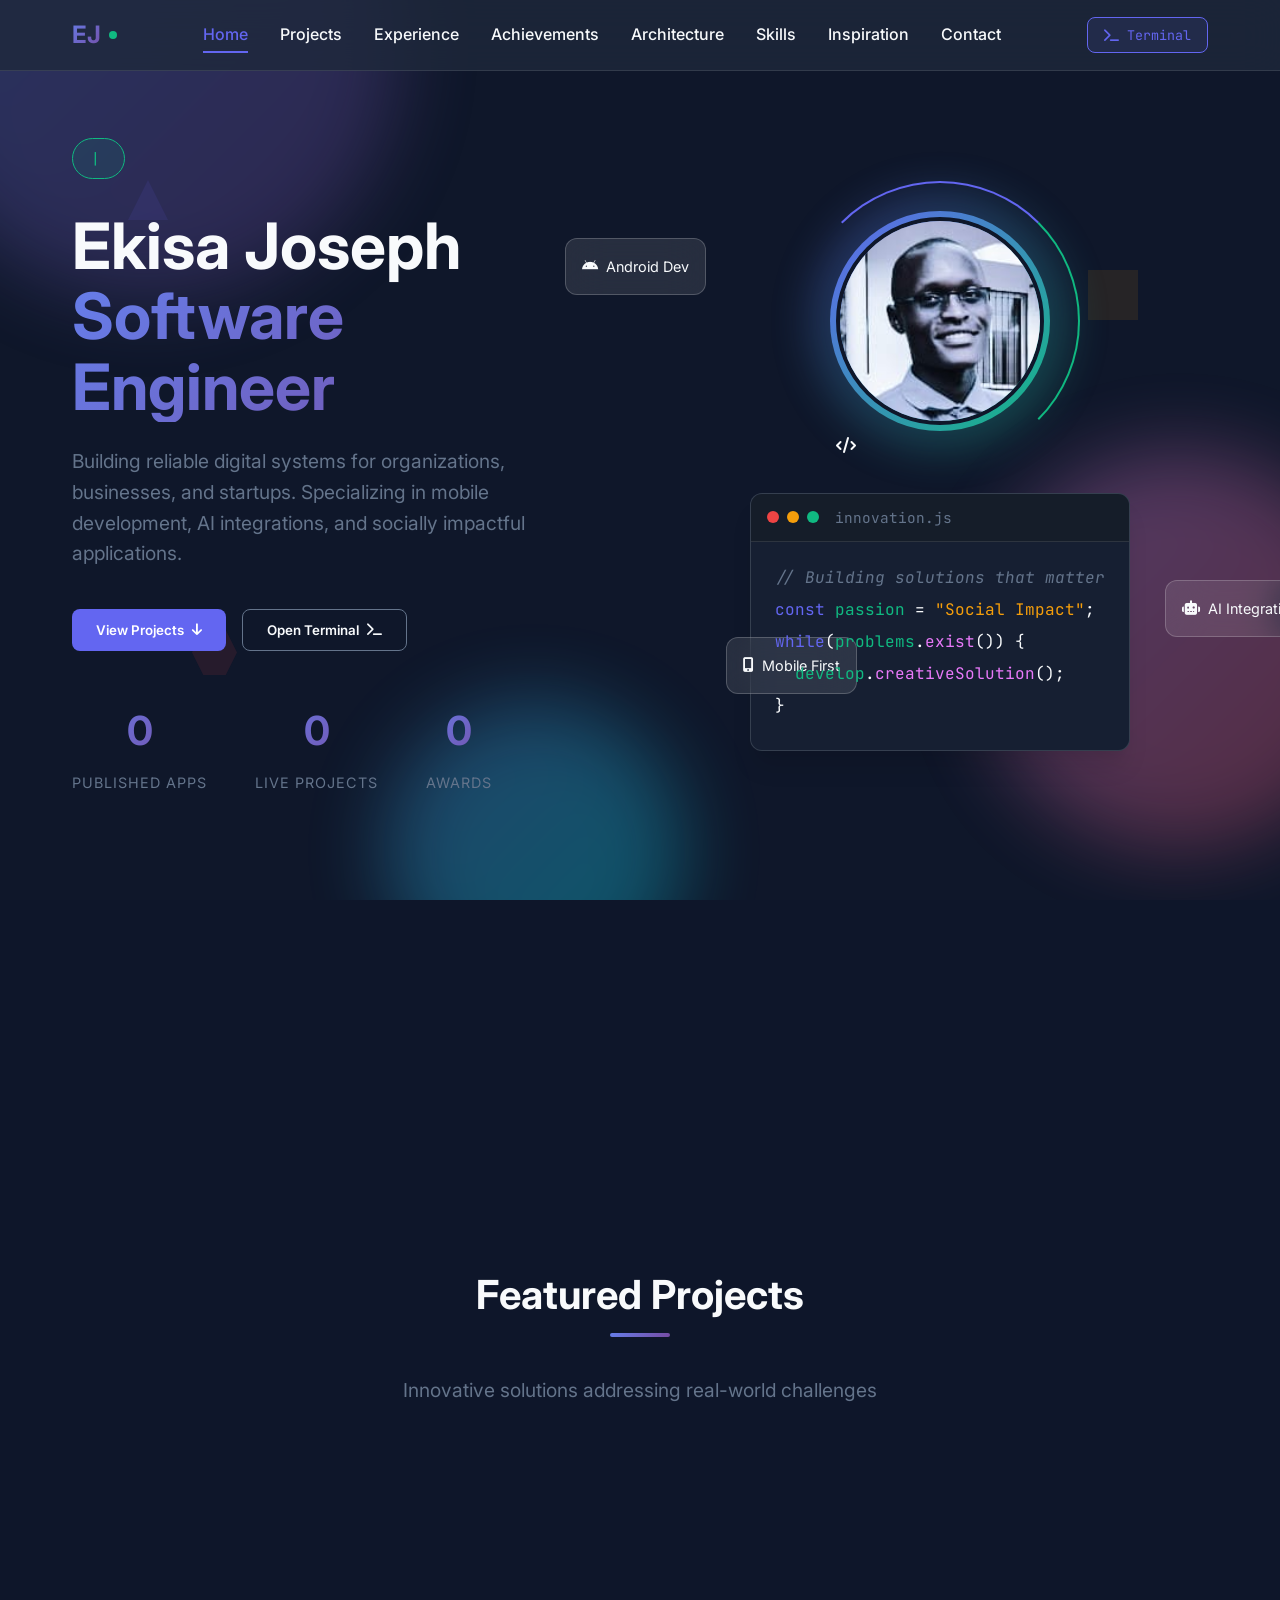
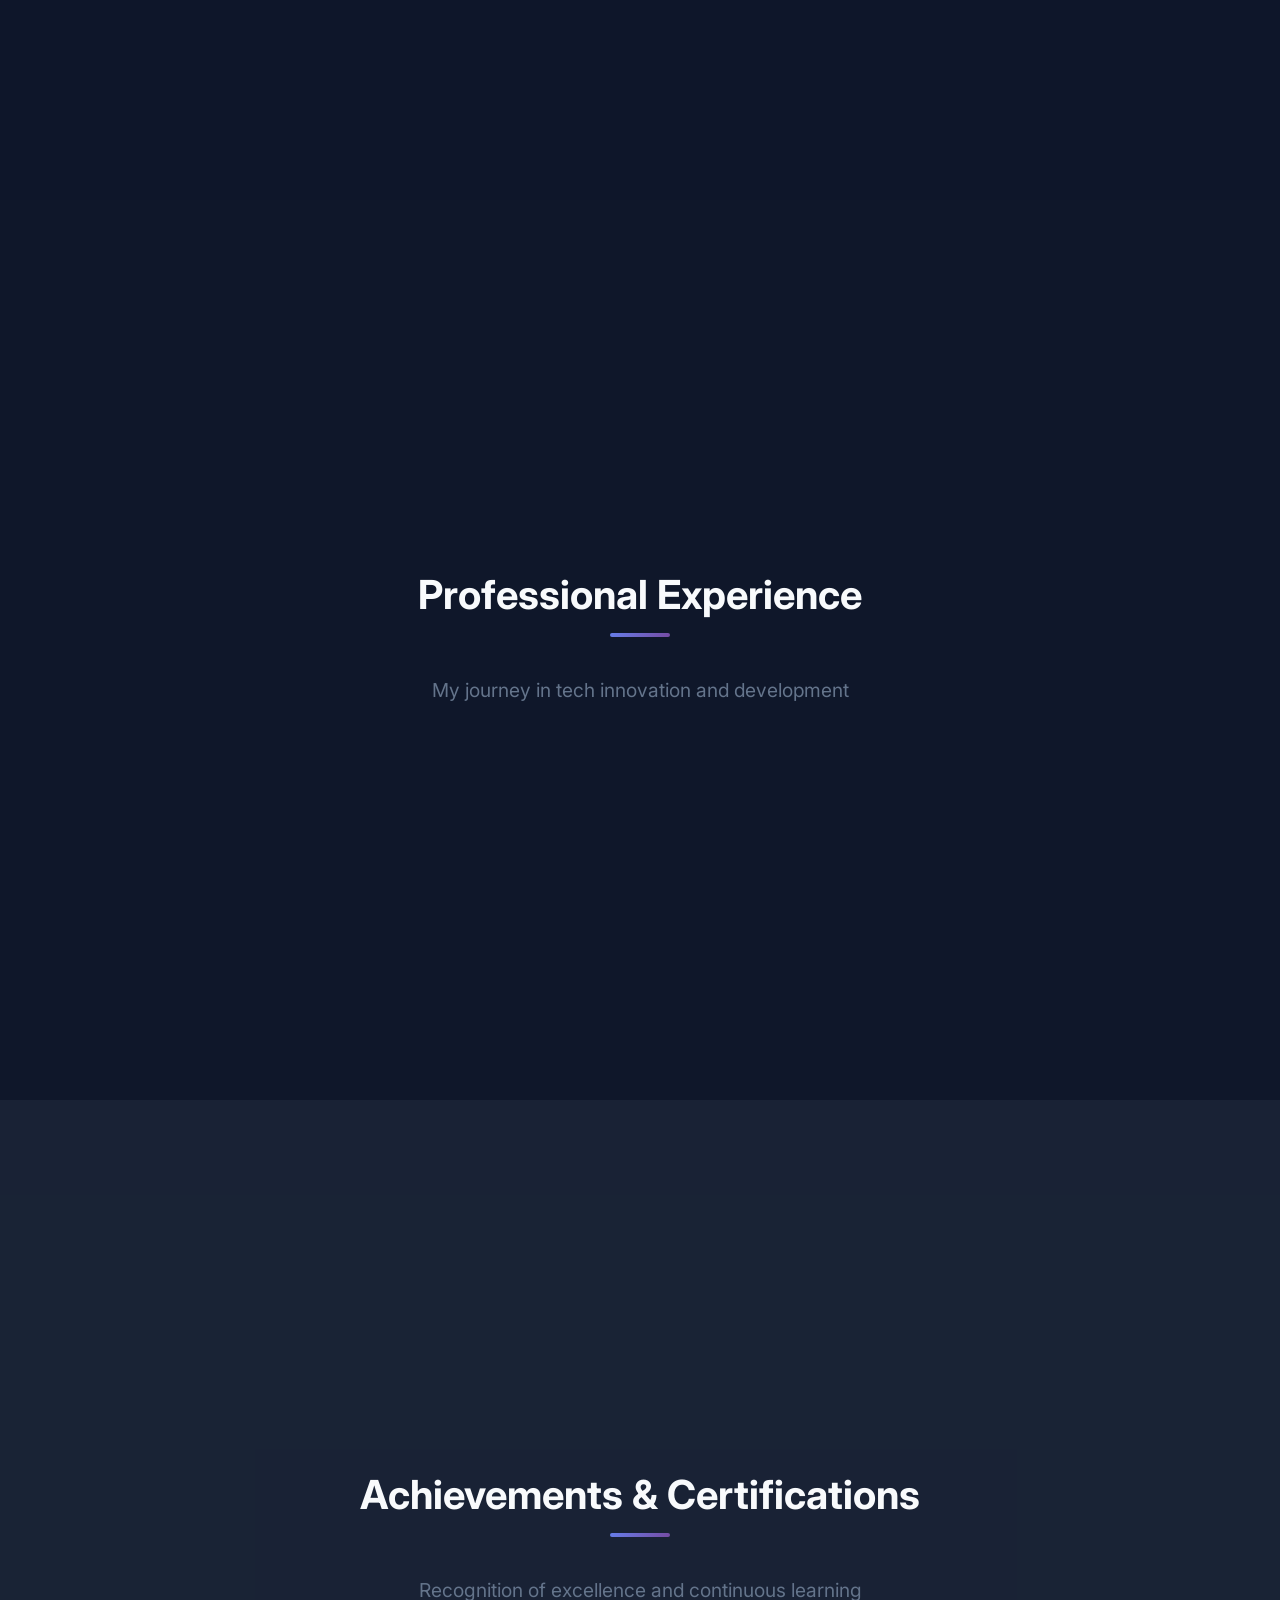
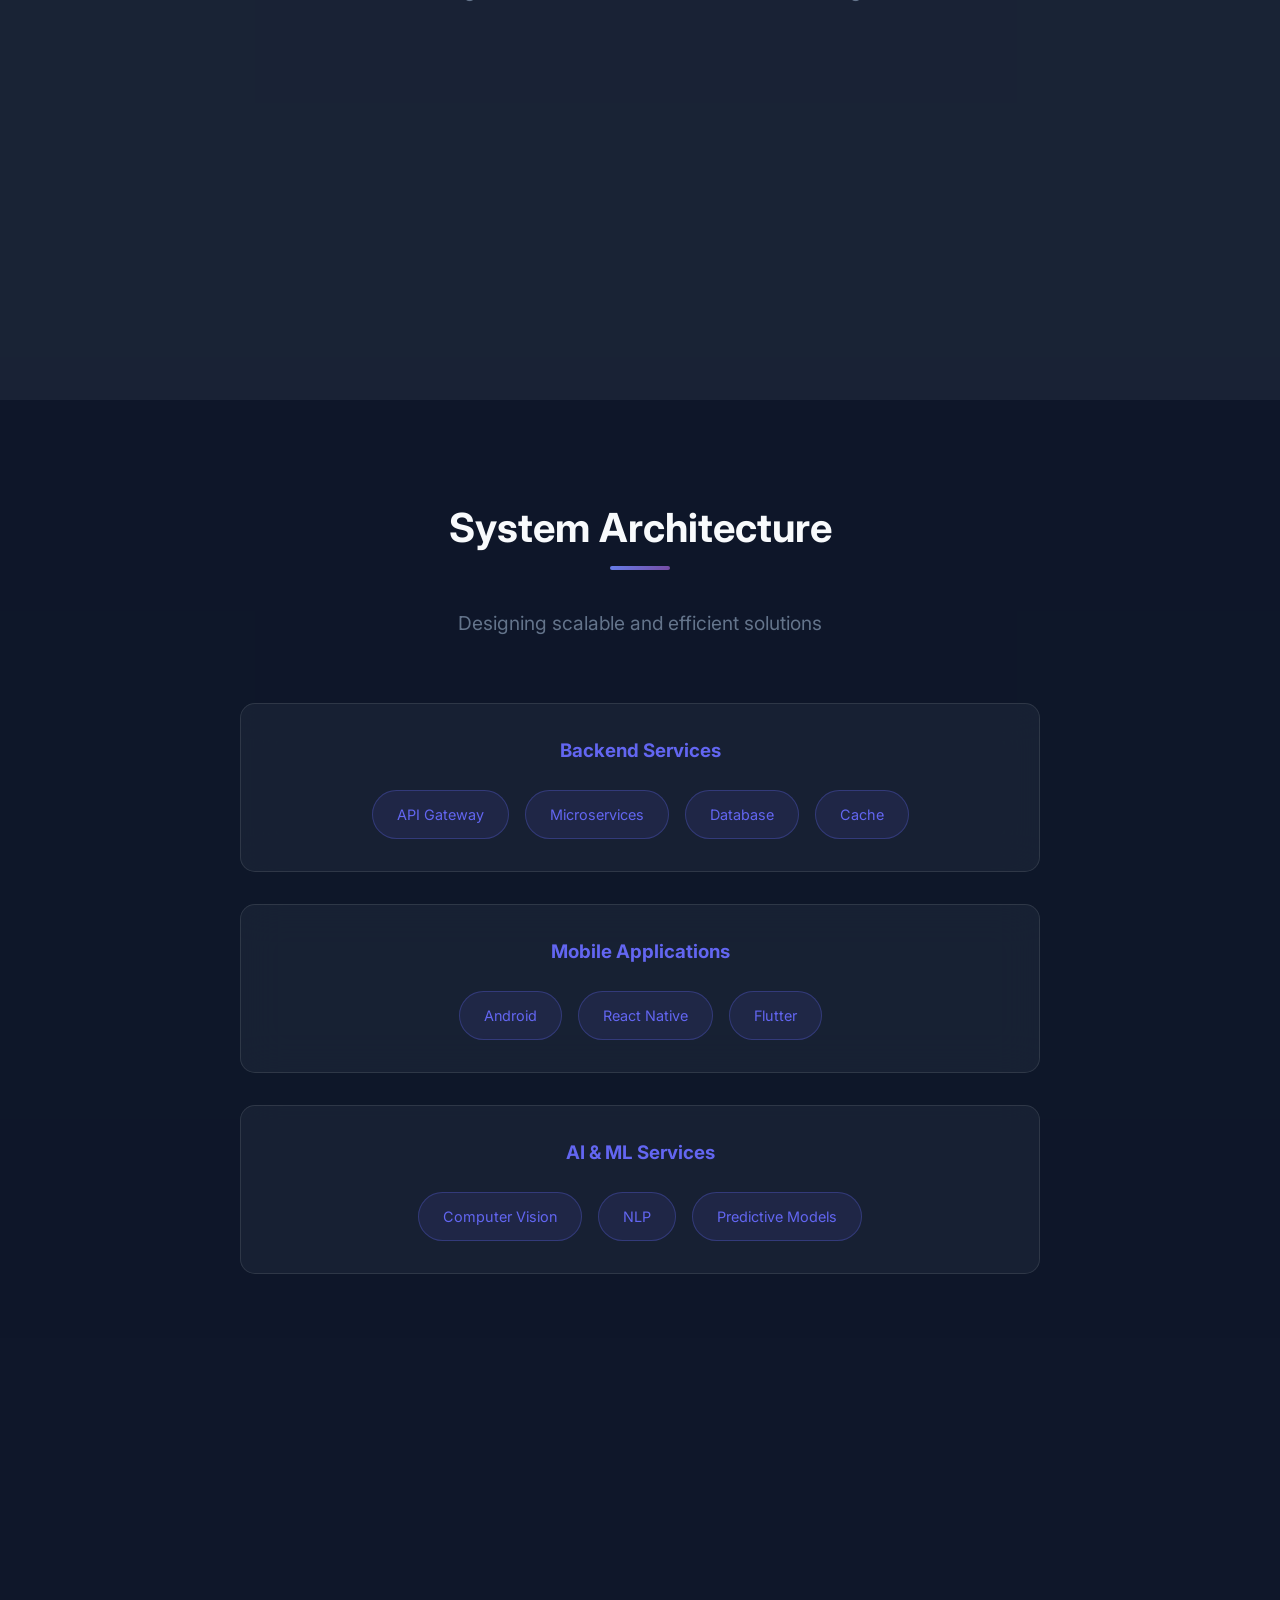
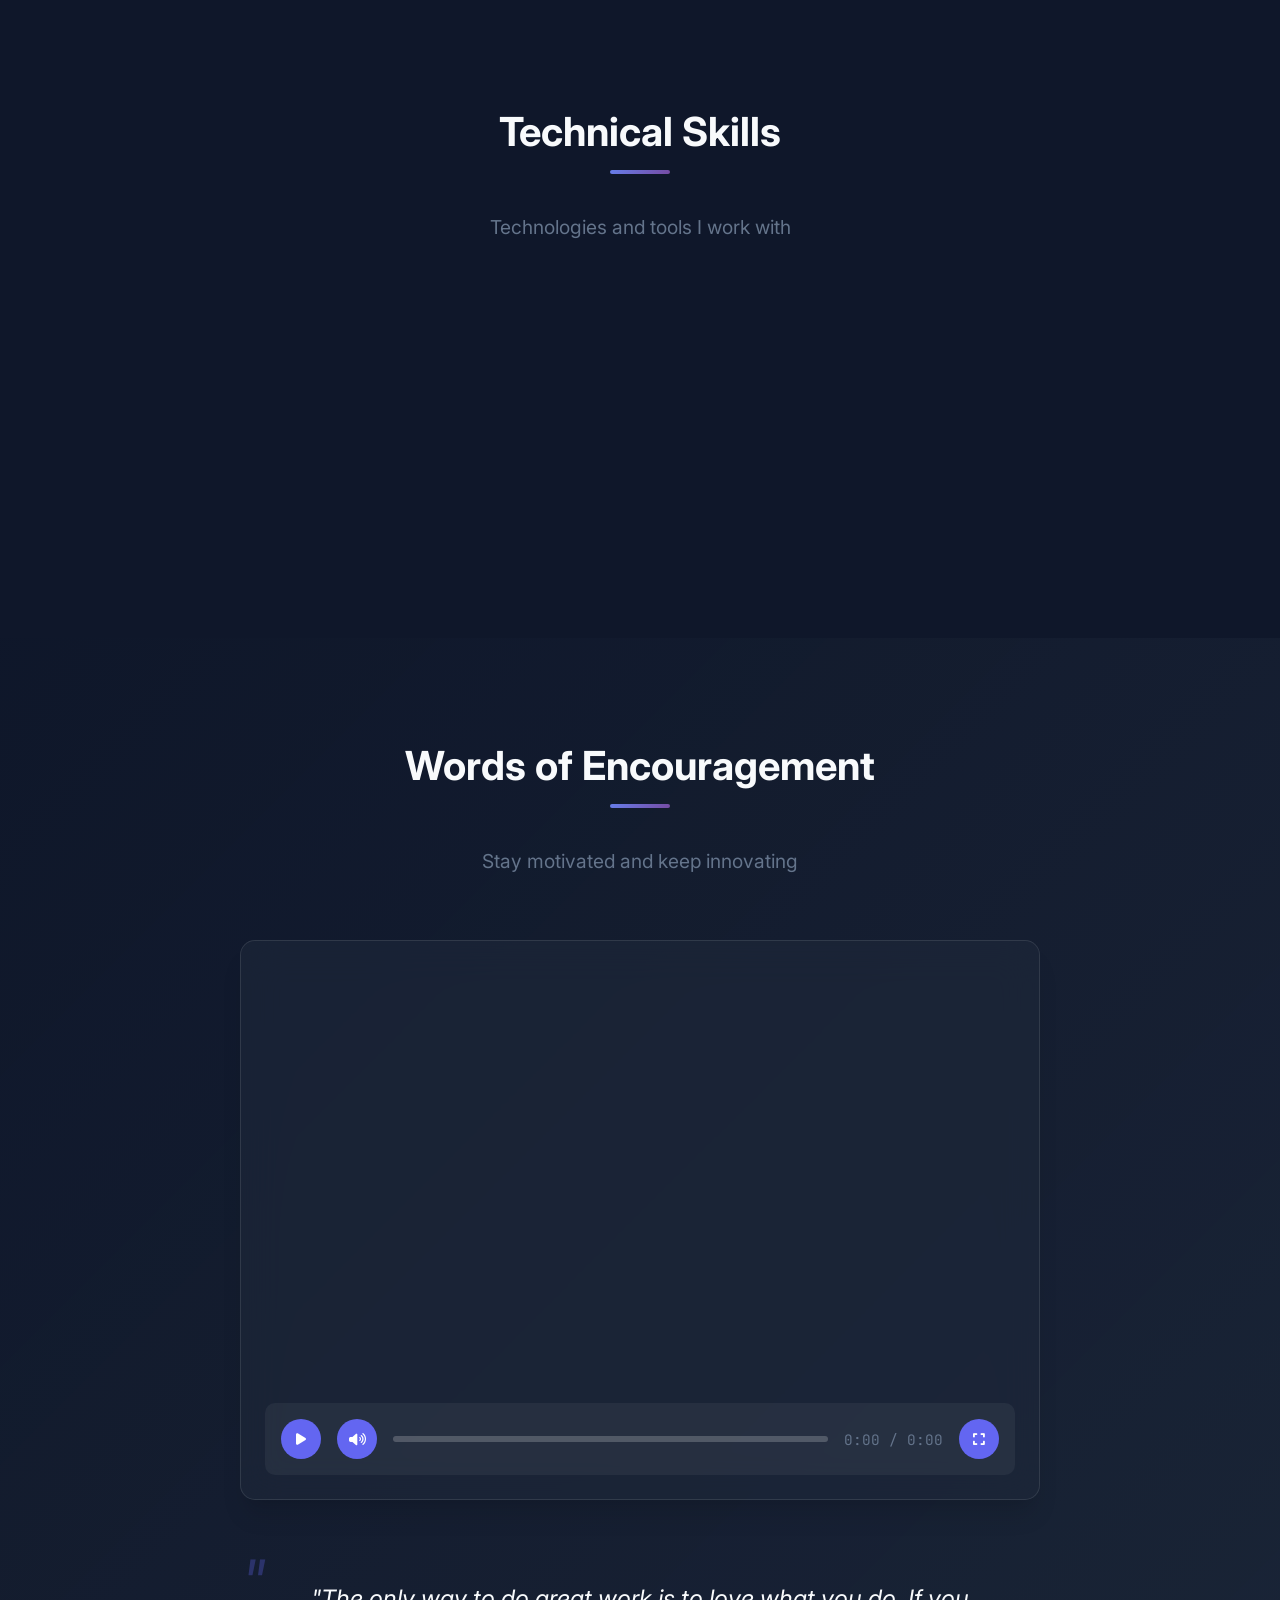
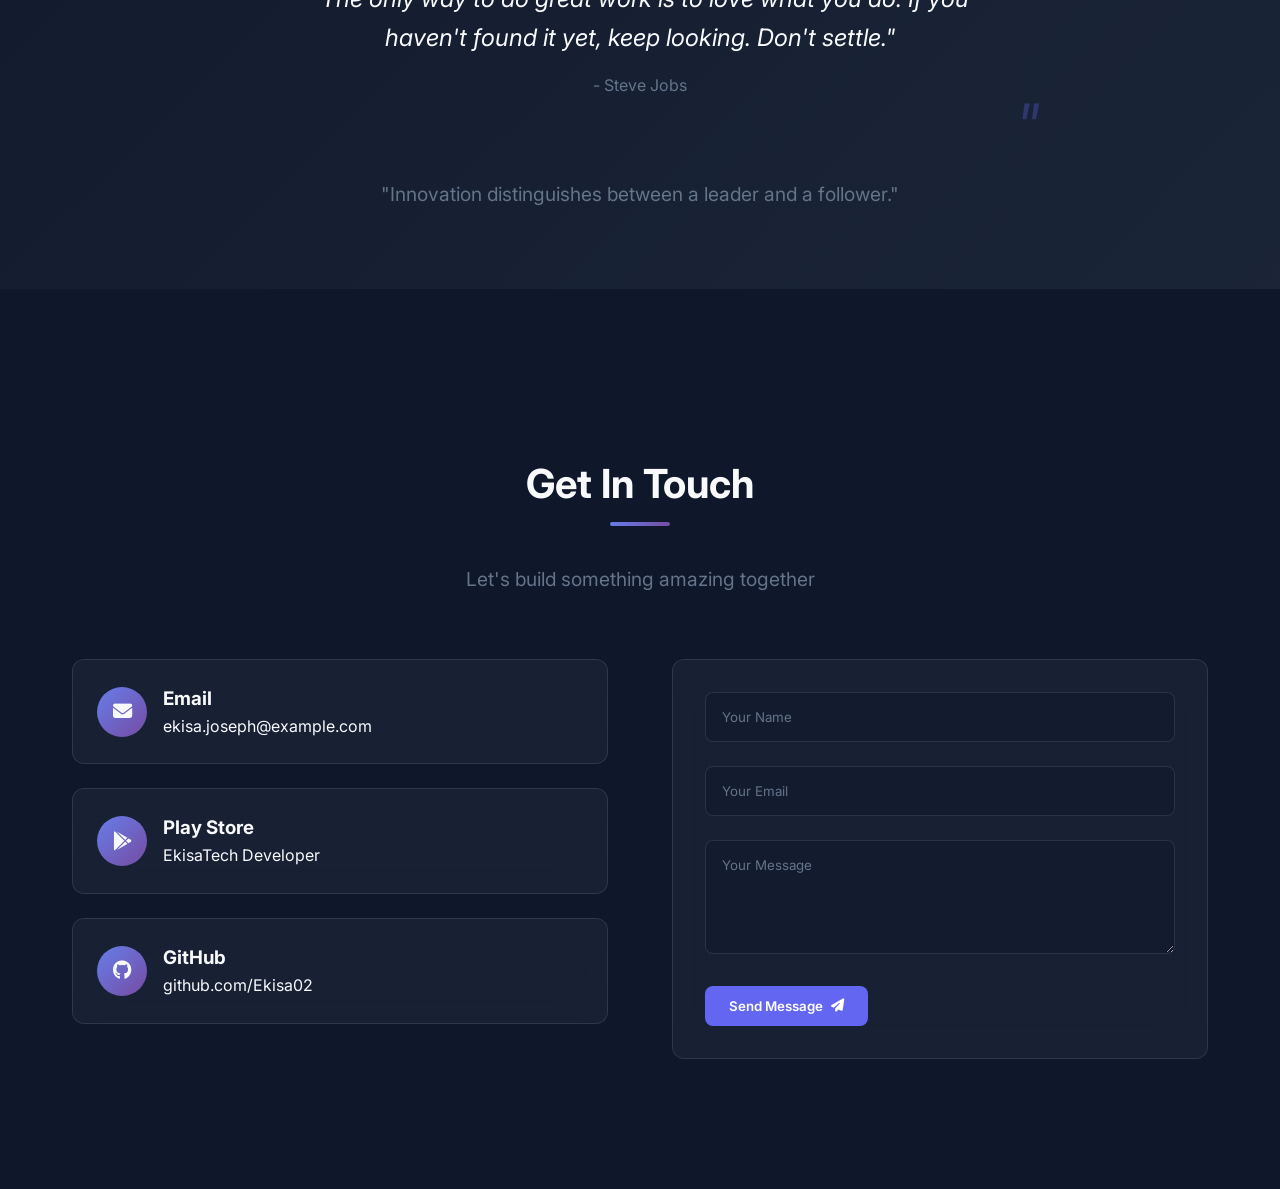
==== public/index.html @ a31cdb85 "Improved achievement section" ====
<!DOCTYPE html>
<html lang="en">

<head>
    <meta charset="UTF-8">
    <meta name="viewport" content="width=device-width, initial-scale=1.0">
    <title>Ekisa Joseph - Software Engineer</title>
    <link rel="shortcut icon" href="/src/images/profile_img.jpg" type="image/x-icon">
    <link rel="stylesheet" href="/public/styles/index.css">
    <link
        href="https://fonts.googleapis.com/css2?family=Inter:wght@300;400;500;600;700&family=JetBrains+Mono:wght@300;400;500&display=swap"
        rel="stylesheet">
    <link rel="stylesheet" href="https://cdnjs.cloudflare.com/ajax/libs/font-awesome/6.4.0/css/all.min.css">
</head>

<body>
    <!-- Animated Background -->
    <div class="animated-bg">
        <div class="gradient-blob blob-1"></div>
        <div class="gradient-blob blob-2"></div>
        <div class="gradient-blob blob-3"></div>
        <div class="particles" id="particles-js"></div>
        <div class="floating-shapes">
            <div class="shape triangle"></div>
            <div class="shape circle"></div>
            <div class="shape square"></div>
            <div class="shape hexagon"></div>
        </div>
    </div>

    <!-- Navigation -->
    <nav class="navbar">
        <div class="nav-container">
            <div class="nav-logo">
                <span class="logo-text">EJ</span>
                <div class="logo-dot"></div>
            </div>

            <div class="nav-menu" id="navMenu">
                <a href="#home" class="nav-link active">Home</a>
                <a href="#projects" class="nav-link">Projects</a>
                <a href="#experience" class="nav-link">Experience</a>
                <a href="#achievements" class="nav-link">Achievements</a>
                <a href="#architecture" class="nav-link">Architecture</a>
                <a href="#skills" class="nav-link">Skills</a>
                <a href="#encouragement" class="nav-link">Inspiration</a>
                <a href="#contact" class="nav-link">Contact</a>
            </div>

            <div class="nav-actions">
                <button class="terminal-toggle" id="terminalToggle">
                    <i class="fas fa-terminal"></i>
                    <span>Terminal</span>
                </button>
                <button class="mobile-menu-btn" id="mobileMenuBtn">
                    <span></span>
                    <span></span>
                    <span></span>
                </button>
            </div>
        </div>
    </nav>

    <!-- Mobile Menu -->
    <div class="mobile-menu" id="mobileMenu">
        <div class="mobile-menu-content">
            <a href="#home" class="mobile-nav-link active">Home</a>
            <a href="#projects" class="mobile-nav-link">Projects</a>
            <a href="#experience" class="mobile-nav-link">Experience</a>
            <a href="#achievements" class="mobile-nav-link">Achievements</a>
            <a href="#architecture" class="mobile-nav-link">Architecture</a>
            <a href="#skills" class="mobile-nav-link">Skills</a>
            <a href="#encouragement" class="mobile-nav-link">Inspiration</a>
            <a href="#contact" class="mobile-nav-link">Contact</a>
        </div>
    </div>

    <!-- Main Content -->
    <main class="main-content">
        <!-- Hero Section -->
        <section id="home" class="section hero-section">
            <div class="container">
                <div class="hero-content">
                    <div class="hero-badge" id="typing-badge">
                        <span class="badge-text"></span>
                        <div class="pulse-dot"></div>
                    </div>
                    <h1 class="hero-title">
                        <span class="title-line">Ekisa Joseph</span>
                        <span class="title-gradient">Software Engineer</span>
                    </h1>
                    <p class="hero-description">
                        Building reliable digital systems for organizations, businesses, and startups.
                        Specializing in mobile development, AI integrations, and socially impactful applications.
                    </p>
                    <div class="hero-actions">
                        <button class="btn btn-primary" onclick="scrollToSection('projects')">
                            <span>View Projects</span>
                            <i class="fas fa-arrow-down"></i>
                        </button>
                        <button class="btn btn-secondary" onclick="openTerminal()">
                            <span>Open Terminal</span>
                            <i class="fas fa-terminal"></i>
                        </button>
                    </div>
                    <div class="hero-stats">
                        <div class="stat">
                            <div class="stat-number" data-count="10">0</div>
                            <div class="stat-label">Published Apps</div>
                        </div>
                        <div class="stat">
                            <div class="stat-number" data-count="3">0</div>
                            <div class="stat-label">Live Projects</div>
                        </div>
                        <div class="stat">
                            <div class="stat-number" data-count="5">0</div>
                            <div class="stat-label">Awards</div>
                        </div>
                    </div>
                </div>
                <div class="hero-visual">
                    <!-- Profile Photo -->
                    <div class="profile-photo-container">
                        <div class="profile-photo">
                            <img src="/src/images/profile_img.jpg" alt="Ekisa Joseph"
                                onerror="this.style.display='none'">
                            <div class="photo-icon">
                                <i class="fas fa-code"></i>
                            </div>
                        </div>
                        <div class="photo-glow"></div>
                        <div class="photo-ring"></div>
                    </div>

                    <!-- Floating Cards -->
                    <div class="floating-card card-1">
                        <i class="fab fa-android"></i>
                        <span>Android Dev</span>
                    </div>
                    <div class="floating-card card-2">
                        <i class="fas fa-robot"></i>
                        <span>AI Integration</span>
                    </div>
                    <div class="floating-card card-3">
                        <i class="fas fa-mobile-alt"></i>
                        <span>Mobile First</span>
                    </div>

                    <!-- Code Window -->
                    <div class="code-window">
                        <div class="window-header">
                            <div class="window-controls">
                                <span class="control red"></span>
                                <span class="control yellow"></span>
                                <span class="control green"></span>
                            </div>
                            <span class="window-title">innovation.js</span>
                        </div>
                        <div class="code-content">
                            <div class="code-line"><span class="code-comment">// Building solutions that matter</span>
                            </div>
                            <div class="code-line"><span class="code-keyword">const</span> <span
                                    class="code-variable">passion</span> = <span class="code-string">"Social
                                    Impact"</span>;</div>
                            <div class="code-line"><span class="code-keyword">while</span>(<span
                                    class="code-variable">problems</span>.<span class="code-function">exist</span>()) {
                            </div>
                            <div class="code-line">&nbsp;&nbsp;<span class="code-variable">develop</span>.<span
                                    class="code-function">creativeSolution</span>();</div>
                            <div class="code-line">}</div>
                        </div>
                    </div>
                </div>
            </div>
        </section>
        <!-- Featured Projects Section -->
        <section id="projects" class="section projects-section">
            <div class="container">
                <div class="section-header">
                    <h2 class="section-title">Featured Projects</h2>
                    <p class="section-subtitle">Innovative solutions addressing real-world challenges</p>
                </div>
                <div class="projects-grid" id="projectsGrid">
                    <!-- Projects loaded from JSON -->
                </div>
            </div>
        </section>

        <!-- Experience Section -->
        <section id="experience" class="section experience-section">
            <div class="container">
                <div class="section-header">
                    <h2 class="section-title">Professional Experience</h2>
                    <p class="section-subtitle">My journey in tech innovation and development</p>
                </div>
                <div class="experience-timeline">
                    <!-- Experience items loaded from JSON -->
                </div>
            </div>
        </section>

        <!-- Achievements & Certifications Section -->
        <section id="achievements" class="section achievements-section">
            <div class="container">
                <div class="section-header">
                    <h2 class="section-title">Achievements & Certifications</h2>
                    <p class="section-subtitle">Recognition of excellence and continuous learning</p>
                </div>
                <div class="achievements-grid" id="achievementsGrid">
                    <!-- Achievements loaded from JSON -->
                </div>
            </div>
        </section>
 
        <!-- Architecture Section -->
        <section id="architecture" class="section architecture-section">
            <div class="container">
                <div class="section-header">
                    <h2 class="section-title">System Architecture</h2>
                    <p class="section-subtitle">Designing scalable and efficient solutions</p>
                </div>
                <div class="architecture-content">
                    <div class="architecture-diagram">
                        <div class="arch-layer backend-layer">
                            <h3>Backend Services</h3>
                            <div class="arch-services">
                                <div class="arch-service">API Gateway</div>
                                <div class="arch-service">Microservices</div>
                                <div class="arch-service">Database</div>
                                <div class="arch-service">Cache</div>
                            </div>
                        </div>
                        <div class="arch-layer mobile-layer">
                            <h3>Mobile Applications</h3>
                            <div class="arch-services">
                                <div class="arch-service">Android</div>
                                <div class="arch-service">React Native</div>
                                <div class="arch-service">Flutter</div>
                            </div>
                        </div>
                        <div class="arch-layer ai-layer">
                            <h3>AI & ML Services</h3>
                            <div class="arch-services">
                                <div class="arch-service">Computer Vision</div>
                                <div class="arch-service">NLP</div>
                                <div class="arch-service">Predictive Models</div>
                            </div>
                        </div>
                    </div>
                </div>
            </div>
        </section>

        <!-- Skills Section -->
        <section id="skills" class="section skills-section">
            <div class="container">
                <div class="section-header">
                    <h2 class="section-title">Technical Skills</h2>
                    <p class="section-subtitle">Technologies and tools I work with</p>
                </div>
                <div class="skills-container" id="skillsContainer">
                    <!-- Skills loaded from JSON -->
                </div>
            </div>
        </section>

        <!-- Encouragement Section -->
        <section id="encouragement" class="section encouragement-section">
            <div class="container">
                <div class="section-header">
                    <h2 class="section-title">Words of Encouragement</h2>
                    <p class="section-subtitle">Stay motivated and keep innovating</p>
                </div>
                <div class="encouragement-content">
                    <div class="media-player">
                        <div class="video-player">
                            <div class="video-container">
                                <iframe id="inspirationVideo"
                                    src="https://www.youtube.com/embed/Tuw8hxrFBH8?enablejsapi=1&modestbranding=1&rel=0&showinfo=0"
                                    frameborder="0"
                                    allow="accelerometer; autoplay; clipboard-write; encrypted-media; gyroscope; picture-in-picture"
                                    allowfullscreen loading="lazy">
                                </iframe>
                            </div>
                            <div class="video-controls">
                                <button class="video-btn play-pause">
                                    <i class="fas fa-play"></i>
                                </button>
                                <button class="video-btn mute-btn">
                                    <i class="fas fa-volume-up"></i>
                                </button>
                                <div class="progress-bar">
                                    <div class="progress"></div>
                                </div>
                                <div class="time">0:00 / 0:00</div>
                                <button class="video-btn fullscreen-btn">
                                    <i class="fas fa-expand"></i>
                                </button>
                            </div>
                        </div>
                    </div>
                    <div class="encouragement-text">
                        <blockquote>
                            "The only way to do great work is to love what you do. If you haven't found it yet, keep
                            looking. Don't settle."
                            <cite>- Steve Jobs</cite>
                        </blockquote>
                        <div class="inspiration-quotes">
                            <div class="quote active">
                                "Innovation distinguishes between a leader and a follower."
                            </div>
                            <div class="quote">
                                "The future belongs to those who believe in the beauty of their dreams."
                            </div>
                            <div class="quote">
                                "Your work is going to fill a large part of your life, so make it impactful."
                            </div>
                        </div>
                    </div>
                </div>
            </div>
        </section>

        <!-- Contact Section -->
        <section id="contact" class="section contact-section">
            <div class="container">
                <div class="section-header">
                    <h2 class="section-title">Get In Touch</h2>
                    <p class="section-subtitle">Let's build something amazing together</p>
                </div>
                <div class="contact-content">
                    <div class="contact-info">
                        <div class="contact-item">
                            <div class="contact-icon">
                                <i class="fas fa-envelope"></i>
                            </div>
                            <div>
                                <h3>Email</h3>
                                <p>ekisa.joseph@example.com</p>
                            </div>
                        </div>
                        <div class="contact-item">
                            <div class="contact-icon">
                                <i class="fab fa-google-play"></i>
                            </div>
                            <div>
                                <h3>Play Store</h3>
                                <p>EkisaTech Developer</p>
                            </div>
                        </div>
                        <div class="contact-item">
                            <div class="contact-icon">
                                <i class="fab fa-github"></i>
                            </div>
                            <div>
                                <h3>GitHub</h3>
                                <p>github.com/Ekisa02</p>
                            </div>
                        </div>
                    </div>
                    <div class="contact-form">
                        <form id="contactForm">
                            <div class="form-group">
                                <input type="text" id="name" placeholder="Your Name" required>
                            </div>
                            <div class="form-group">
                                <input type="email" id="email" placeholder="Your Email" required>
                            </div>
                            <div class="form-group">
                                <textarea id="message" placeholder="Your Message" rows="5" required></textarea>
                            </div>
                            <button type="submit" class="btn btn-primary">
                                <span>Send Message</span>
                                <i class="fas fa-paper-plane"></i>
                            </button>
                        </form>
                    </div>
                </div>
            </div>
        </section>
    </main>

    <!-- Terminal Modal -->
    <div class="terminal-modal" id="terminalModal">
        <div class="terminal-container">
            <div class="terminal-header">
                <div class="terminal-title">
                    <i class="fas fa-terminal"></i>
                    <span>portfolio-terminal</span>
                </div>
                <div class="terminal-controls">
                    <button class="control-btn" onclick="minimizeTerminal()">
                        <i class="fas fa-minus"></i>
                    </button>
                    <button class="control-btn" onclick="closeTerminal()">
                        <i class="fas fa-times"></i>
                    </button>
                </div>
            </div>
            <div class="terminal-body" id="terminalBody">
                <!-- Terminal content loaded dynamically -->
            </div>
        </div>
    </div>

    <!-- Scripts -->
    <script src="src/data/terminal-data.js"></script>
    <script src="src/components/terminal.js"></script>
    <script src="src/components/animations.js"></script>
    <script src="src/pages/main.js"></script>
</body>

</html>
---- public/styles/index.css ----
:root {
    --primary: #6366f1;
    --primary-dark: #4f46e5;
    --secondary: #10b981;
    --accent: #f59e0b;
    --danger: #ef4444;
    --dark: #1e293b;
    --darker: #0f172a;
    --light: #f8fafc;
    --gray: #64748b;
    
    --gradient-1: linear-gradient(135deg, #667eea 0%, #764ba2 100%);
    --gradient-2: linear-gradient(135deg, #f093fb 0%, #f5576c 100%);
    --gradient-3: linear-gradient(135deg, #4facfe 0%, #00f2fe 100%);
    
    --font-main: 'Inter', sans-serif;
    --font-mono: 'JetBrains Mono', monospace;
    
    --shadow-sm: 0 2px 4px rgba(0,0,0,0.1);
    --shadow-md: 0 4px 6px -1px rgba(0,0,0,0.1), 0 2px 4px -1px rgba(0,0,0,0.06);
    --shadow-lg: 0 10px 15px -3px rgba(0,0,0,0.1), 0 4px 6px -2px rgba(0,0,0,0.05);
    --shadow-xl: 0 20px 25px -5px rgba(0,0,0,0.1), 0 10px 10px -5px rgba(0,0,0,0.04);
    
    --terminal-green: #10b981;
    --terminal-yellow: #f59e0b;
    --terminal-red: #ef4444;
    --terminal-blue: #3b82f6;
    --terminal-purple: #8b5cf6;
}

* {
    margin: 0;
    padding: 0;
    box-sizing: border-box;
}

html {
    scroll-behavior: smooth;
}

body {
    font-family: var(--font-main);
    background: var(--darker);
    color: var(--light);
    line-height: 1.6;
    overflow-x: hidden;
}

/* ===== ANIMATIONS ===== */
@keyframes float {
    0%, 100% { transform: translateY(0) rotate(0deg); }
    33% { transform: translateY(-20px) rotate(120deg); }
    66% { transform: translateY(20px) rotate(240deg); }
}

@keyframes float-enhanced {
    0%, 100% { 
        transform: translateY(0px) rotate(0deg); 
    }
    33% { 
        transform: translateY(-20px) rotate(5deg); 
    }
    66% { 
        transform: translateY(10px) rotate(-5deg); 
    }
}

@keyframes floatRandom {
    0% { transform: translate(0, 0) rotate(0deg); }
    25% { transform: translate(100px, 50px) rotate(90deg); }
    50% { transform: translate(50px, 100px) rotate(180deg); }
    75% { transform: translate(-50px, 75px) rotate(270deg); }
    100% { transform: translate(0, 0) rotate(360deg); }
}

@keyframes pulse {
    0%, 100% { opacity: 1; }
    50% { opacity: 0.5; }
}

@keyframes slideInRight {
    from { transform: translateX(100%); opacity: 0; }
    to { transform: translateX(0); opacity: 1; }
}

@keyframes slideOutRight {
    from { transform: translateX(0); opacity: 1; }
    to { transform: translateX(100%); opacity: 0; }
}

@keyframes slideInUp {
    from { opacity: 0; transform: translateY(50px); }
    to { opacity: 1; transform: translateY(0); }
}

@keyframes pulseGlow {
    0%, 100% { box-shadow: 0 0 5px rgba(99, 102, 241, 0.5); }
    50% { box-shadow: 0 0 20px rgba(99, 102, 241, 0.8); }
}

@keyframes typewriter {
    from { width: 0; }
    to { width: 100%; }
}

@keyframes blinkCaret {
    from, to { border-color: transparent; }
    50% { border-color: var(--primary); }
}

@keyframes blink {
    0%, 50% { opacity: 1; }
    51%, 100% { opacity: 0; }
}

@keyframes gradient {
    0% { background-position: 0% 50%; }
    50% { background-position: 100% 50%; }
    100% { background-position: 0% 50%; }
}

@keyframes dots {
    0%, 20% { content: '.'; }
    40% { content: '..'; }
    60% { content: '...'; }
    80%, 100% { content: ''; }
}

@keyframes spin {
    to { transform: rotate(360deg); }
}

@keyframes modalSlideIn {
    from { opacity: 0; transform: scale(0.8); }
    to { opacity: 1; transform: scale(1); }
}

@keyframes photoFloat {
    0%, 100% { transform: translateY(0) scale(1); }
    50% { transform: translateY(-10px) scale(1.02); }
}

@keyframes glowPulse {
    0%, 100% { opacity: 0.3; transform: translate(-50%, -50%) scale(1); }
    50% { opacity: 0.5; transform: translate(-50%, -50%) scale(1.05); }
}

@keyframes rotateRing {
    0% { transform: translate(-50%, -50%) rotate(0deg); }
    100% { transform: translate(-50%, -50%) rotate(360deg); }
}

@keyframes mobilePulse {
    0%, 100% { transform: scale(1); }
    50% { transform: scale(1.05); }
}

/* ===== BASE STYLES ===== */
.animated-bg {
    position: fixed;
    top: 0;
    left: 0;
    width: 100%;
    height: 100%;
    z-index: -1;
    overflow: hidden;
}

.gradient-blob {
    position: absolute;
    border-radius: 50%;
    filter: blur(40px);
    opacity: 0.3;
    animation: float 20s infinite ease-in-out;
}

.blob-1 {
    width: 500px;
    height: 500px;
    background: var(--gradient-1);
    top: -200px;
    left: -100px;
    animation-delay: 0s;
}

.blob-2 {
    width: 400px;
    height: 400px;
    background: var(--gradient-2);
    top: 50%;
    right: -100px;
    animation-delay: -5s;
}

.blob-3 {
    width: 300px;
    height: 300px;
    background: var(--gradient-3);
    bottom: -100px;
    left: 30%;
    animation-delay: -10s;
}

.floating-shapes {
    position: absolute;
    width: 100%;
    height: 100%;
    top: 0;
    left: 0;
}

.shape {
    position: absolute;
    opacity: 0.1;
    animation: floatRandom 20s infinite linear;
}

.triangle {
    width: 40px;
    height: 40px;
    background: var(--primary);
    clip-path: polygon(50% 0%, 0% 100%, 100% 100%);
    top: 20%;
    left: 10%;
    animation-delay: 0s;
}

.circle {
    width: 60px;
    height: 60px;
    background: var(--secondary);
    border-radius: 50%;
    top: 60%;
    left: 80%;
    animation-delay: -5s;
}

.square {
    width: 50px;
    height: 50px;
    background: var(--accent);
    top: 30%;
    left: 85%;
    animation-delay: -10s;
}

.hexagon {
    width: 45px;
    height: 45px;
    background: var(--danger);
    clip-path: polygon(25% 0%, 75% 0%, 100% 50%, 75% 100%, 25% 100%, 0% 50%);
    top: 70%;
    left: 15%;
    animation-delay: -15s;
}

/* ===== NAVIGATION ===== */
.navbar {
    position: fixed;
    top: 0;
    width: 100%;
    background: rgba(30, 41, 59, 0.8);
    backdrop-filter: blur(20px);
    border-bottom: 1px solid rgba(255,255,255,0.1);
    z-index: 1000;
    padding: 1rem 0;
}

.nav-container {
    max-width: 1200px;
    margin: 0 auto;
    padding: 0 2rem;
    display: flex;
    justify-content: space-between;
    align-items: center;
}

.nav-logo {
    display: flex;
    align-items: center;
    gap: 0.5rem;
}

.logo-text {
    font-size: 1.5rem;
    font-weight: 700;
    background: var(--gradient-1);
    -webkit-background-clip: text;
    -webkit-text-fill-color: transparent;
}

.logo-dot {
    width: 8px;
    height: 8px;
    background: var(--secondary);
    border-radius: 50%;
    animation: pulse 2s infinite;
}

.nav-menu {
    display: flex;
    gap: 2rem;
}

.nav-link {
    color: var(--light);
    text-decoration: none;
    font-weight: 500;
    transition: all 0.3s ease;
    position: relative;
}

.nav-link:hover,
.nav-link.active {
    color: var(--primary);
}

.nav-link::after {
    content: '';
    position: absolute;
    bottom: -5px;
    left: 0;
    width: 0;
    height: 2px;
    background: var(--primary);
    transition: width 0.3s ease;
}

.nav-link:hover::after,
.nav-link.active::after {
    width: 100%;
}

.terminal-toggle {
    background: rgba(99, 102, 241, 0.1);
    border: 1px solid var(--primary);
    color: var(--primary);
    padding: 0.5rem 1rem;
    border-radius: 8px;
    cursor: pointer;
    display: flex;
    align-items: center;
    gap: 0.5rem;
    transition: all 0.3s ease;
    font-family: var(--font-mono);
}

.terminal-toggle:hover {
    background: var(--primary);
    color: white;
    transform: translateY(-2px);
}

.mobile-menu-btn {
    display: none;
    flex-direction: column;
    background: none;
    border: none;
    cursor: pointer;
    padding: 0.5rem;
    gap: 4px;
}

.mobile-menu-btn span {
    width: 25px;
    height: 3px;
    background: var(--light);
    transition: all 0.3s ease;
    border-radius: 2px;
}

.mobile-menu-btn.active span:nth-child(1) {
    transform: rotate(45deg) translate(6px, 6px);
}

.mobile-menu-btn.active span:nth-child(2) {
    opacity: 0;
}

.mobile-menu-btn.active span:nth-child(3) {
    transform: rotate(-45deg) translate(6px, -6px);
}

.mobile-menu {
    position: fixed;
    top: 0;
    left: 0;
    width: 100%;
    height: 100%;
    background: rgba(15, 23, 42, 0.95);
    backdrop-filter: blur(20px);
    z-index: 999;
    display: none;
    align-items: center;
    justify-content: center;
}

.mobile-menu.active {
    display: flex;
}

.mobile-menu-content {
    display: flex;
    flex-direction: column;
    gap: 2rem;
    text-align: center;
}

.mobile-nav-link {
    color: var(--light);
    text-decoration: none;
    font-size: 1.5rem;
    font-weight: 600;
    transition: all 0.3s ease;
    padding: 1rem 2rem;
    border-radius: 10px;
    background: rgba(255, 255, 255, 0.05);
}

.mobile-nav-link.active,
.mobile-nav-link:hover {
    background: var(--primary);
    color: white;
    transform: translateX(10px);
}

/* ===== MAIN CONTENT ===== */
.main-content {
    position: relative;
    z-index: 1;
}

.section {
    min-height: 100vh;
    padding: 6rem 0 4rem;
    display: flex;
    align-items: center;
}

.container {
    max-width: 1200px;
    margin: 0 auto;
    padding: 0 2rem;
    width: 100%;
}

.section-header {
    text-align: center;
    margin-bottom: 4rem;
}

.section-title {
    font-size: 2.5rem;
    font-weight: 700;
    text-align: center;
    margin-bottom: 3rem;
    position: relative;
}

.section-title::after {
    content: '';
    position: absolute;
    bottom: -10px;
    left: 50%;
    transform: translateX(-50%);
    width: 60px;
    height: 4px;
    background: var(--gradient-1);
    border-radius: 2px;
}

.section-subtitle {
    font-size: 1.2rem;
    color: var(--gray);
    margin-top: 1rem;
}

/* ===== HERO SECTION ===== */
.hero-section .container {
    display: grid;
    grid-template-columns: 1fr 1fr;
    gap: 4rem;
    align-items: center;
    min-height: 80vh;
}

.hero-content {
    max-width: 100%;
}

.hero-badge {
    display: inline-flex;
    align-items: center;
    gap: 0.5rem;
    background: rgba(16, 185, 129, 0.1);
    border: 1px solid var(--secondary);
    padding: 0.5rem 1rem;
    border-radius: 50px;
    margin-bottom: 2rem;
    font-size: 0.9rem;
    font-family: var(--font-mono);
    position: relative;
    overflow: hidden;
}

.badge-text {
    position: relative;
}

.badge-text::after {
    content: '|';
    animation: blink 1s infinite;
    color: var(--secondary);
    margin-left: 2px;
}

.typing-animation {
    display: inline-block;
    overflow: hidden;
    border-right: 2px solid var(--secondary);
    white-space: nowrap;
    animation: typing 3.5s steps(40, end), blink-caret 0.75s step-end infinite;
}

.hero-title {
    font-size: clamp(2.5rem, 5vw, 4rem);
    font-weight: 700;
    line-height: 1.1;
    margin-bottom: 1.5rem;
}

.title-line {
    display: block;
}

.title-gradient {
    background: var(--gradient-1);
    -webkit-background-clip: text;
    -webkit-text-fill-color: transparent;
    display: block;
}

.hero-description {
    font-size: 1.2rem;
    color: var(--gray);
    margin-bottom: 2.5rem;
    line-height: 1.6;
}

.hero-actions {
    display: flex;
    gap: 1rem;
    margin-bottom: 3rem;
    flex-wrap: wrap;
}

.btn {
    display: inline-flex;
    align-items: center;
    gap: 0.5rem;
    padding: 0.75rem 1.5rem;
    border: none;
    border-radius: 8px;
    font-weight: 600;
    cursor: pointer;
    transition: all 0.3s ease;
    text-decoration: none;
    font-family: var(--font-main);
}

.btn-primary {
    background: var(--primary);
    color: white;
    position: relative;
    overflow: hidden;
}

.btn-primary::before {
    content: '';
    position: absolute;
    top: 0;
    left: -100%;
    width: 100%;
    height: 100%;
    background: linear-gradient(90deg, transparent, rgba(255,255,255,0.2), transparent);
    transition: left 0.5s;
}

.btn-primary:hover::before {
    left: 100%;
}

.btn-primary:hover {
    background: var(--primary-dark);
    transform: translateY(-2px);
    box-shadow: var(--shadow-lg);
}

.btn-secondary {
    background: transparent;
    color: var(--light);
    border: 1px solid var(--gray);
}

.btn-secondary:hover {
    border-color: var(--primary);
    color: var(--primary);
    transform: translateY(-2px);
}

.hero-stats {
    display: flex;
    gap: 3rem;
    margin-top: 3rem;
}

.stat {
    text-align: center;
    position: relative;
}

.stat::before {
    content: '';
    position: absolute;
    top: -10px;
    left: 50%;
    transform: translateX(-50%);
    width: 2px;
    height: 20px;
    background: var(--primary);
    opacity: 0;
    transition: all 0.3s ease;
}

.stat:hover::before {
    opacity: 1;
    height: 30px;
}

.stat-number {
    font-size: 2.5rem;
    font-weight: 700;
    background: var(--gradient-1);
    -webkit-background-clip: text;
    -webkit-text-fill-color: transparent;
    margin-bottom: 0.5rem;
    position: relative;
}

.stat-number::after {
    content: '';
    position: absolute;
    bottom: -2px;
    left: 0;
    width: 0;
    height: 2px;
    background: var(--primary);
    transition: width 2s ease;
}

.stat-number.counted::after {
    width: 100%;
}

.stat-label {
    font-size: 0.9rem;
    color: var(--gray);
    text-transform: uppercase;
    letter-spacing: 1px;
}

.hero-visual {
    position: relative;
    display: flex;
    flex-direction: column;
    align-items: center;
    justify-content: center;
    width: 100%;
}

/* Profile Photo */
.profile-photo-container {
    position: relative;
    width: 280px;
    height: 280px;
    display: flex;
    align-items: center;
    justify-content: center;
}

.profile-photo {
    width: 220px;
    height: 220px;
    border-radius: 50%;
    background: linear-gradient(135deg, var(--primary), var(--secondary));
    padding: 6px;
    position: relative;
    z-index: 3;
    animation: photoFloat 6s ease-in-out infinite;
}

.profile-photo img {
    width: 100%;
    height: 100%;
    border-radius: 50%;
    object-fit: cover;
    border: 4px solid var(--darker);
    transition: all 0.3s ease;
}

.photo-placeholder {
    width: 100%;
    height: 100%;
    border-radius: 50%;
    background: linear-gradient(135deg, var(--primary), var(--secondary));
    display: flex;
    align-items: center;
    justify-content: center;
    color: white;
    font-size: 3rem;
    border: 4px solid var(--darker);
}

.photo-glow {
    position: absolute;
    top: 50%;
    left: 50%;
    transform: translate(-50%, -50%);
    width: 260px;
    height: 260px;
    border-radius: 50%;
    background: linear-gradient(135deg, var(--primary), var(--secondary));
    filter: blur(20px);
    opacity: 0.3;
    z-index: 1;
    animation: glowPulse 3s ease-in-out infinite;
}

.photo-ring {
    position: absolute;
    top: 50%;
    left: 50%;
    transform: translate(-50%, -50%);
    width: 280px;
    height: 280px;
    border-radius: 50%;
    border: 2px solid transparent;
    border-top: 2px solid var(--primary);
    border-right: 2px solid var(--secondary);
    z-index: 2;
    animation: rotateRing 8s linear infinite;
}

/* Floating Cards */
.floating-card {
    position: absolute;
    background: rgba(255,255,255,0.1);
    backdrop-filter: blur(20px);
    border: 1px solid rgba(255,255,255,0.2);
    padding: 1rem;
    border-radius: 12px;
    display: flex;
    align-items: center;
    gap: 0.5rem;
    font-size: 0.9rem;
    animation: float-enhanced 6s ease-in-out infinite;
    transition: all 0.3s ease;
}

.floating-card:hover {
    background: rgba(255,255,255,0.15);
    transform: scale(1.05);
}

.card-1 {
    top: 10%;
    left: -20%;
}

.card-2 {
    top: 70%;
    right: -20%;
}

.card-3 {
    bottom: 10%;
    left: 10%;
}

/* Code Window */
.code-window {
    background: var(--dark);
    border-radius: 12px;
    overflow: hidden;
    box-shadow: var(--shadow-xl);
    border: 1px solid rgba(255,255,255,0.1);
    margin-top: 2rem;
}

.window-header {
    background: rgba(0,0,0,0.3);
    padding: 0.75rem 1rem;
    display: flex;
    align-items: center;
    gap: 1rem;
    border-bottom: 1px solid rgba(255,255,255,0.1);
}

.window-controls {
    display: flex;
    gap: 0.5rem;
}

.control {
    width: 12px;
    height: 12px;
    border-radius: 50%;
    transition: all 0.3s ease;
}

.control.red { background: var(--danger); }
.control.red:hover { background: #dc2626; }

.control.yellow { background: var(--accent); }
.control.yellow:hover { background: #d97706; }

.control.green { background: var(--secondary); }
.control.green:hover { background: #059669; }

.window-title {
    font-family: var(--font-mono);
    font-size: 0.9rem;
    color: var(--gray);
}

.code-content {
    padding: 1.5rem;
    font-family: var(--font-mono);
    line-height: 1.5;
    background: rgba(15, 23, 42, 0.5);
}

.code-line {
    margin-bottom: 0.5rem;
    animation: typeIn 0.5s ease forwards;
    opacity: 0;
    transform: translateX(-10px);
}

.code-line:nth-child(1) { animation-delay: 0.1s; }
.code-line:nth-child(2) { animation-delay: 0.3s; }
.code-line:nth-child(3) { animation-delay: 0.5s; }
.code-line:nth-child(4) { animation-delay: 0.7s; }
.code-line:nth-child(5) { animation-delay: 0.9s; }

@keyframes typeIn {
    to { opacity: 1; transform: translateX(0); }
}

.code-comment { color: var(--gray); font-style: italic; }
.code-keyword { color: var(--primary); }
.code-variable { color: var(--secondary); }
.code-string { color: var(--accent); }
.code-function { color: #e879f9; }

/* ===== PROJECTS SECTION ===== */
.projects-section {
    background: rgba(15, 23, 42, 0.5);
}

.projects-grid {
    display: grid;
    grid-template-columns: repeat(auto-fit, minmax(350px, 1fr));
    gap: 2rem;
}

.project-card {
    background: rgba(30, 41, 59, 0.6);
    backdrop-filter: blur(20px);
    border: 1px solid rgba(255,255,255,0.1);
    border-radius: 12px;
    padding: 2rem;
    transition: all 0.4s ease;
    position: relative;
    overflow: hidden;
}

.project-card::before {
    content: '';
    position: absolute;
    top: 0;
    left: -100%;
    width: 100%;
    height: 100%;
    background: linear-gradient(90deg, transparent, rgba(99, 102, 241, 0.1), transparent);
    transition: left 0.6s ease;
}

.project-card:hover::before {
    left: 100%;
}

.project-card:hover {
    transform: translateY(-10px) scale(1.02);
    box-shadow: 0 20px 40px rgba(0, 0, 0, 0.3);
    border-color: var(--primary);
}

.project-card h3 {
    font-size: 1.25rem;
    margin-bottom: 1rem;
    color: var(--light);
}

.project-card p {
    color: var(--gray);
    margin-bottom: 1.5rem;
}

.project-tech {
    display: flex;
    flex-wrap: wrap;
    gap: 0.5rem;
    margin-bottom: 1.5rem;
}

.tech-tag {
    background: rgba(99, 102, 241, 0.1);
    color: var(--primary);
    padding: 0.25rem 0.75rem;
    border-radius: 20px;
    font-size: 0.8rem;
    font-family: var(--font-mono);
}

.project-links {
    display: flex;
    gap: 1rem;
}

.project-link {
    display: inline-flex;
    align-items: center;
    gap: 0.5rem;
    color: var(--primary);
    text-decoration: none;
    font-size: 0.9rem;
    transition: all 0.3s ease;
}

.project-link:hover {
    color: var(--light);
}

.project-status {
    display: flex;
    gap: 0.5rem;
    margin-top: 1.5rem;
    flex-wrap: wrap;
}

.status-badge, .role-badge {
    padding: 0.5rem 1rem;
    border-radius: 25px;
    font-size: 0.8rem;
    font-family: var(--font-mono);
    font-weight: 600;
}

.status-badge {
    background: rgba(16, 185, 129, 0.1);
    color: var(--secondary);
    border: 1px solid var(--secondary);
}

.role-badge {
    background: rgba(99, 102, 241, 0.1);
    color: var(--primary);
    border: 1px solid var(--primary);
}

/* ===== EXPERIENCE SECTION ===== */
.experience-timeline {
    position: relative;
    max-width: 800px;
    margin: 0 auto;
}

.experience-timeline::before {
    content: '';
    position: absolute;
    left: 50%;
    transform: translateX(-50%);
    width: 3px;
    height: 100%;
    background: var(--gradient-1);
}

.timeline-item {
    display: flex;
    justify-content: flex-end;
    padding-right: 30px;
    position: relative;
    margin: 3rem 0;
    width: 50%;
}

.timeline-item:nth-child(even) {
    align-self: flex-end;
    justify-content: flex-start;
    padding-left: 30px;
    padding-right: 0;
    left: 50%;
}

.timeline-content {
    background: rgba(30, 41, 59, 0.6);
    backdrop-filter: blur(20px);
    border: 1px solid rgba(255,255,255,0.1);
    padding: 2rem;
    border-radius: 15px;
    width: 100%;
    transition: all 0.4s ease;
}

.timeline-content:hover {
    border-color: var(--primary);
    transform: translateX(10px);
}

.timeline-item:nth-child(even) .timeline-content:hover {
    transform: translateX(-10px);
}

.timeline-date {
    font-weight: 600;
    color: var(--primary);
    margin-bottom: 0.5rem;
    font-family: var(--font-mono);
    font-size: 0.9rem;
}

.achievements-list {
    margin-top: 1rem;
    padding-top: 1rem;
    border-top: 1px solid rgba(255, 255, 255, 0.1);
}

.achievements-list strong {
    color: var(--primary);
    display: block;
    margin-bottom: 0.5rem;
}

.achievements-list ul {
    list-style: none;
    padding-left: 0;
}

.achievements-list li {
    color: var(--gray);
    margin-bottom: 0.25rem;
    position: relative;
    padding-left: 1rem;
}

.achievements-list li::before {
    content: '▸';
    color: var(--secondary);
    position: absolute;
    left: 0;
}

.timeline-item::after {
    content: '';
    position: absolute;
    width: 20px;
    height: 20px;
    right: -10px;
    background: var(--primary);
    border: 4px solid var(--darker);
    top: 2rem;
    border-radius: 50%;
    z-index: 1;
    animation: pulseGlow 2s infinite;
}

.timeline-item:nth-child(even)::after {
    left: -10px;
    right: auto;
}

/* ===== ACHIEVEMENTS SECTION ===== */
.achievements-section {
    background: rgba(30, 41, 59, 0.7);
}

.achievements-grid {
    display: grid;
    grid-template-columns: repeat(auto-fit, minmax(300px, 1fr));
    gap: 2rem;
}

.achievement-card {
    background: rgba(30, 41, 59, 0.6);
    backdrop-filter: blur(20px);
    border: 1px solid rgba(255, 255, 255, 0.1);
    border-radius: 15px;
    padding: 2rem;
    text-align: center;
    transition: all 0.4s ease;
    position: relative;
    overflow: hidden;
}

.achievement-card::before {
    content: '';
    position: absolute;
    top: 0;
    left: 0;
    width: 100%;
    height: 100%;
    background: linear-gradient(135deg, rgba(99, 102, 241, 0.1) 0%, transparent 50%);
    opacity: 0;
    transition: opacity 0.3s ease;
}

.achievement-card:hover::before {
    opacity: 1;
}

.achievement-card:hover {
    border-color: var(--primary);
    transform: translateY(-5px);
}

.achievement-icon {
    width: 80px;
    height: 80px;
    background: var(--gradient-1);
    border-radius: 50%;
    display: flex;
    align-items: center;
    justify-content: center;
    margin: 0 auto 1.5rem;
    font-size: 2rem;
    color: white;
}

.achievement-card h3 {
    color: var(--light);
    margin-bottom: 0.5rem;
    font-size: 1.25rem;
}

.achievement-date {
    color: var(--primary);
    font-weight: 600;
    margin-bottom: 0.5rem;
    font-family: var(--font-mono);
}

.achievement-org {
    color: var(--secondary);
    font-weight: 500;
    margin-bottom: 1rem;
}

.achievement-card p {
    color: var(--gray);
    line-height: 1.6;
}

/* Certificate Modal Styles for Images */
.certificate-modal {
    position: fixed;
    top: 0;
    left: 0;
    width: 100%;
    height: 100%;
    background: rgba(0, 0, 0, 0.9);
    backdrop-filter: blur(10px);
    display: none;
    align-items: center;
    justify-content: center;
    z-index: 3000;
    padding: 1rem;
    animation: modalSlideIn 0.3s ease;
}

.certificate-container {
    background: var(--darker);
    border-radius: 15px;
    max-width: 95vw;
    max-height: 95vh;
    width: 100%;
    height: 100%;
    overflow: hidden;
    border: 1px solid rgba(255, 255, 255, 0.1);
    box-shadow: var(--shadow-xl);
    display: flex;
    flex-direction: column;
    animation: scaleIn 0.3s ease;
}

.certificate-header {
    display: flex;
    justify-content: space-between;
    align-items: center;
    padding: 1.5rem 2rem;
    background: rgba(30, 41, 59, 0.9);
    border-bottom: 1px solid rgba(255, 255, 255, 0.1);
    flex-shrink: 0;
}

.certificate-title {
    color: var(--light);
    font-size: 1.5rem;
    font-weight: 600;
    margin: 0;
}

.certificate-controls {
    display: flex;
    gap: 0.5rem;
    align-items: center;
}

.certificate-btn {
    background: rgba(255, 255, 255, 0.1);
    border: none;
    color: var(--light);
    width: 40px;
    height: 40px;
    border-radius: 8px;
    cursor: pointer;
    display: flex;
    align-items: center;
    justify-content: center;
    transition: all 0.3s ease;
    font-size: 0.9rem;
}

.certificate-btn:hover {
    background: var(--primary);
    transform: scale(1.05);
}

.close-btn:hover {
    background: var(--danger);
}

.certificate-content {
    display: flex;
    flex: 1;
    overflow: hidden;
    min-height: 0;
}

/* Certificate Image Container */
.certificate-image-container {
    flex: 1;
    position: relative;
    background: #000;
    display: flex;
    align-items: center;
    justify-content: center;
    overflow: hidden;
    cursor: grab;
}

.certificate-image-container:active {
    cursor: grabbing;
}

.certificate-loader {
    position: absolute;
    top: 50%;
    left: 50%;
    transform: translate(-50%, -50%);
    text-align: center;
    color: var(--light);
    z-index: 1;
}

.certificate-loader .loading-spinner {
    margin: 0 auto 1rem;
}

.certificate-img {
    max-width: 100%;
    max-height: 100%;
    object-fit: contain;
    transition: all 0.3s ease;
    opacity: 0;
    transform-origin: center center;
}

.certificate-img.zoomed {
    cursor: grab;
}

.zoom-overlay {
    position: absolute;
    bottom: 1rem;
    left: 50%;
    transform: translateX(-50%);
    background: rgba(0, 0, 0, 0.7);
    color: white;
    padding: 0.5rem 1rem;
    border-radius: 20px;
    font-size: 0.8rem;
    opacity: 0;
    transition: opacity 0.3s ease;
    pointer-events: none;
}

.certificate-image-container:hover .zoom-overlay {
    opacity: 1;
}

.zoom-text {
    font-family: var(--font-mono);
}

/* Certificate Info Sidebar */
.certificate-info {
    width: 350px;
    background: rgba(30, 41, 59, 0.8);
    border-left: 1px solid rgba(255, 255, 255, 0.1);
    padding: 2rem;
    display: flex;
    flex-direction: column;
    flex-shrink: 0;
}

.certificate-details h4 {
    color: var(--light);
    font-size: 1.3rem;
    margin-bottom: 1.5rem;
    font-weight: 600;
}

.certificate-meta {
    display: flex;
    flex-direction: column;
    gap: 1rem;
    margin-bottom: 2rem;
}

.meta-item {
    display: flex;
    align-items: center;
    gap: 0.75rem;
    color: var(--gray);
    font-size: 0.9rem;
}

.meta-item i {
    color: var(--primary);
    width: 16px;
    text-align: center;
}

.certificate-description {
    color: var(--gray);
    line-height: 1.6;
    margin-bottom: 2rem;
    flex-grow: 1;
}

.certificate-actions {
    display: flex;
    flex-direction: column;
    gap: 1rem;
    margin-top: auto;
}

/* Updated Achievement Cards */
.achievement-card {
    background: rgba(30, 41, 59, 0.6);
    backdrop-filter: blur(20px);
    border: 1px solid rgba(255, 255, 255, 0.1);
    border-radius: 15px;
    padding: 2rem;
    text-align: center;
    transition: all 0.4s ease;
    position: relative;
    overflow: hidden;
    display: flex;
    flex-direction: column;
    height: 100%;
}

.achievement-card::before {
    content: '';
    position: absolute;
    top: 0;
    left: 0;
    width: 100%;
    height: 100%;
    background: linear-gradient(135deg, rgba(99, 102, 241, 0.1) 0%, transparent 50%);
    opacity: 0;
    transition: opacity 0.3s ease;
}

.achievement-card:hover::before {
    opacity: 1;
}

.achievement-card:hover {
    border-color: var(--primary);
    transform: translateY(-5px);
    box-shadow: 0 15px 30px rgba(0, 0, 0, 0.2);
}

.achievement-icon {
    width: 80px;
    height: 80px;
    background: var(--gradient-1);
    border-radius: 50%;
    display: flex;
    align-items: center;
    justify-content: center;
    margin: 0 auto 1.5rem;
    font-size: 2rem;
    color: white;
    transition: all 0.3s ease;
}

.achievement-card:hover .achievement-icon {
    transform: scale(1.1);
    box-shadow: 0 8px 25px rgba(99, 102, 241, 0.3);
}

.achievement-card h3 {
    color: var(--light);
    margin-bottom: 0.5rem;
    font-size: 1.25rem;
    line-height: 1.3;
}

.achievement-date {
    color: var(--primary);
    font-weight: 600;
    margin-bottom: 0.5rem;
    font-family: var(--font-mono);
    font-size: 0.9rem;
}

.achievement-org {
    color: var(--secondary);
    font-weight: 500;
    margin-bottom: 1rem;
    font-size: 1rem;
}

.achievement-card p {
    color: var(--gray);
    line-height: 1.6;
    margin-bottom: 1.5rem;
    flex-grow: 1;
}

.achievement-actions {
    margin-top: auto;
}

.view-certificate-btn {
    background: rgba(99, 102, 241, 0.1);
    border: 1px solid var(--primary);
    color: var(--primary);
    padding: 0.75rem 1.5rem;
    border-radius: 8px;
    font-weight: 600;
    cursor: pointer;
    transition: all 0.3s ease;
    font-family: var(--font-main);
    display: inline-flex;
    align-items: center;
    gap: 0.5rem;
    width: 100%;
    justify-content: center;
}

.view-certificate-btn:hover {
    background: var(--primary);
    color: white;
    transform: translateY(-2px);
    box-shadow: 0 5px 15px rgba(99, 102, 241, 0.3);
}

/* Responsive Design */
@media (max-width: 1024px) {
    .certificate-content {
        flex-direction: column;
    }
    
    .certificate-info {
        width: 100%;
        border-left: none;
        border-top: 1px solid rgba(255, 255, 255, 0.1);
    }
    
    .certificate-actions {
        flex-direction: row;
    }
}

@media (max-width: 768px) {
    .certificate-modal {
        padding: 0.5rem;
    }
    
    .certificate-container {
        max-width: 100vw;
        max-height: 100vh;
        border-radius: 0;
    }
    
    .certificate-header {
        padding: 1rem 1.5rem;
    }
    
    .certificate-info {
        padding: 1.5rem;
    }
    
    .certificate-actions {
        flex-direction: column;
    }
    
    .achievement-card {
        padding: 1.5rem;
    }
}

@media (max-width: 480px) {
    .certificate-header {
        flex-direction: column;
        gap: 1rem;
        text-align: center;
    }
    
    .certificate-controls {
        justify-content: center;
    }
    
    .certificate-info {
        padding: 1rem;
    }
    
    .certificate-details h4 {
        font-size: 1.1rem;
    }
}


/* ===== ARCHITECTURE SECTION ===== */
.architecture-section {
    background: rgba(15, 23, 42, 0.7);
}

.architecture-diagram {
    display: flex;
    flex-direction: column;
    gap: 2rem;
    max-width: 800px;
    margin: 0 auto;
}

.arch-layer {
    background: rgba(30, 41, 59, 0.6);
    backdrop-filter: blur(20px);
    border: 1px solid rgba(255, 255, 255, 0.1);
    border-radius: 15px;
    padding: 2rem;
    transition: all 0.4s ease;
    position: relative;
    overflow: hidden;
}

.arch-layer::before {
    content: '';
    position: absolute;
    top: 0;
    left: 0;
    width: 100%;
    height: 100%;
    background: linear-gradient(45deg, transparent 30%, rgba(99, 102, 241, 0.1) 50%, transparent 70%);
    transform: translateX(-100%);
    transition: transform 0.6s ease;
}

.arch-layer:hover::before {
    transform: translateX(100%);
}

.arch-layer:hover {
    border-color: var(--primary);
    transform: translateY(-5px);
}

.arch-layer h3 {
    color: var(--primary);
    margin-bottom: 1.5rem;
    text-align: center;
}

.arch-services {
    display: flex;
    justify-content: center;
    flex-wrap: wrap;
    gap: 1rem;
}

.arch-service {
    background: rgba(99, 102, 241, 0.1);
    color: var(--primary);
    padding: 0.75rem 1.5rem;
    border-radius: 25px;
    font-size: 0.9rem;
    border: 1px solid rgba(99, 102, 241, 0.3);
    transition: all 0.3s ease;
}

.arch-service:hover {
    background: var(--primary);
    color: white;
    transform: scale(1.05);
}

/* ===== SKILLS SECTION ===== */
.skills-container {
    display: grid;
    grid-template-columns: repeat(auto-fit, minmax(250px, 1fr));
    gap: 2rem;
}

.skill-category {
    background: rgba(30, 41, 59, 0.6);
    backdrop-filter: blur(20px);
    border: 1px solid rgba(255,255,255,0.1);
    border-radius: 12px;
    padding: 2rem;
    transition: all 0.3s ease;
}

.skill-category:hover {
    border-color: var(--primary);
    transform: translateY(-5px);
}

.skill-category h3 {
    color: var(--primary);
    margin-bottom: 1.5rem;
    display: flex;
    align-items: center;
    gap: 0.5rem;
}

.skill-items {
    display: flex;
    flex-wrap: wrap;
    gap: 0.5rem;
}

.skill-item {
    background: rgba(99, 102, 241, 0.1);
    color: var(--primary);
    padding: 0.5rem 1rem;
    border-radius: 20px;
    font-size: 0.9rem;
    transition: all 0.3s ease;
}

.skill-item:hover {
    background: var(--primary);
    color: white;
    transform: scale(1.05);
}

/* ===== ENCOURAGEMENT SECTION ===== */
.encouragement-section {
    background: linear-gradient(135deg, rgba(15, 23, 42, 0.9) 0%, rgba(30, 41, 59, 0.8) 100%);
}

.encouragement-content {
    max-width: 800px;
    margin: 0 auto;
    text-align: center;
}

.media-player {
    margin-bottom: 3rem;
}

.audio-player {
    background: rgba(30, 41, 59, 0.6);
    backdrop-filter: blur(20px);
    border: 1px solid rgba(255, 255, 255, 0.1);
    border-radius: 15px;
    padding: 2rem;
    max-width: 400px;
    margin: 0 auto;
}

.audio-player audio {
    width: 100%;
    margin-bottom: 1rem;
}

.audio-controls {
    display: flex;
    align-items: center;
    gap: 1rem;
    margin-top: 1rem;
    background: rgba(255, 255, 255, 0.05);
    padding: 1rem;
    border-radius: 10px;
}

.audio-btn {
    background: var(--primary);
    border: none;
    color: white;
    width: 40px;
    height: 40px;
    border-radius: 50%;
    cursor: pointer;
    display: flex;
    align-items: center;
    justify-content: center;
    transition: all 0.3s ease;
}

.audio-btn:hover {
    background: var(--primary-dark);
    transform: scale(1.1);
}

.progress-bar {
    flex: 1;
    height: 4px;
    background: rgba(255, 255, 255, 0.2);
    border-radius: 2px;
    overflow: hidden;
}

.progress {
    height: 100%;
    background: var(--primary);
    width: 0%;
    transition: width 0.1s ease;
}

.time {
    font-size: 0.9rem;
    color: var(--gray);
    min-width: 40px;
}

.encouragement-text blockquote {
    font-size: 1.5rem;
    font-style: italic;
    color: var(--light);
    margin-bottom: 2rem;
    position: relative;
    padding: 2rem;
}

.encouragement-text blockquote::before,
.encouragement-text blockquote::after {
    content: '"';
    font-size: 4rem;
    color: var(--primary);
    position: absolute;
    opacity: 0.3;
}

.encouragement-text blockquote::before {
    top: -1rem;
    left: 0;
}

.encouragement-text blockquote::after {
    bottom: -3rem;
    right: 0;
}

.encouragement-text cite {
    display: block;
    margin-top: 1rem;
    font-size: 1rem;
    color: var(--gray);
    font-style: normal;
}

.inspiration-quotes {
    margin-top: 3rem;
}

.quote {
    font-size: 1.2rem;
    color: var(--gray);
    margin-bottom: 1rem;
    opacity: 0;
    transform: translateY(20px);
    transition: all 0.5s ease;
    position: absolute;
    width: 100%;
}

.quote.active {
    opacity: 1;
    transform: translateY(0);
    position: relative;
}

/* ===== CONTACT SECTION ===== */
.contact-content {
    display: grid;
    grid-template-columns: 1fr 1fr;
    gap: 4rem;
}

.contact-info {
    display: flex;
    flex-direction: column;
    gap: 1.5rem;
}

.contact-item {
    display: flex;
    align-items: center;
    gap: 1rem;
    padding: 1.5rem;
    background: rgba(30, 41, 59, 0.6);
    backdrop-filter: blur(20px);
    border: 1px solid rgba(255,255,255,0.1);
    border-radius: 12px;
    transition: all 0.3s ease;
}

.contact-item:hover {
    border-color: var(--primary);
    transform: translateX(5px);
}

.contact-icon {
    width: 50px;
    height: 50px;
    background: var(--gradient-1);
    border-radius: 50%;
    display: flex;
    align-items: center;
    justify-content: center;
    font-size: 1.2rem;
}

.contact-form {
    background: rgba(30, 41, 59, 0.6);
    backdrop-filter: blur(20px);
    border: 1px solid rgba(255,255,255,0.1);
    border-radius: 12px;
    padding: 2rem;
}

.form-group {
    margin-bottom: 1.5rem;
}

.form-group input,
.form-group textarea {
    width: 100%;
    padding: 1rem;
    background: rgba(15, 23, 42, 0.5);
    border: 1px solid rgba(255,255,255,0.1);
    border-radius: 8px;
    color: var(--light);
    font-family: var(--font-main);
    transition: all 0.3s ease;
}

.form-group input:focus,
.form-group textarea:focus {
    outline: none;
    border-color: var(--primary);
    box-shadow: 0 0 0 3px rgba(99, 102, 241, 0.1);
}

.form-group input::placeholder,
.form-group textarea::placeholder {
    color: var(--gray);
}

/* ===== TERMINAL ===== */
.terminal-modal {
    position: fixed;
    top: 0;
    left: 0;
    width: 100%;
    height: 100%;
    background: rgba(0,0,0,0.8);
    backdrop-filter: blur(10px);
    display: none;
    align-items: center;
    justify-content: center;
    z-index: 2000;
    animation: modalSlideIn 0.3s ease;
}

.terminal-container {
    width: 90%;
    max-width: 900px;
    height: 70%;
    background: var(--darker);
    border-radius: 12px;
    overflow: hidden;
    border: 1px solid rgba(255,255,255,0.1);
    box-shadow: var(--shadow-xl);
}

.terminal-header {
    background: var(--dark);
    padding: 1rem;
    display: flex;
    justify-content: space-between;
    align-items: center;
    border-bottom: 1px solid rgba(255,255,255,0.1);
}

.terminal-title {
    display: flex;
    align-items: center;
    gap: 0.5rem;
    font-family: var(--font-mono);
    color: var(--primary);
}

.terminal-controls {
    display: flex;
    gap: 0.5rem;
}

.control-btn {
    background: rgba(255,255,255,0.1);
    border: none;
    color: var(--light);
    width: 30px;
    height: 30px;
    border-radius: 50%;
    cursor: pointer;
    display: flex;
    align-items: center;
    justify-content: center;
    transition: all 0.3s ease;
}

.control-btn:hover {
    background: var(--primary);
}

.terminal-body {
    height: calc(100% - 60px);
    padding: 1rem;
    overflow-y: auto;
    font-family: var(--font-mono);
    background: var(--darker);
}

.terminal-line {
    margin-bottom: 0.5rem;
    line-height: 1.4;
}

.prompt-user { color: var(--terminal-green); }
.prompt-symbol { color: var(--terminal-blue); }

.terminal-input-line {
    display: flex;
    align-items: center;
    margin-bottom: 0.5rem;
}

.terminal-input {
    background: transparent;
    border: none;
    color: var(--light);
    font-family: var(--font-mono);
    font-size: 1rem;
    margin-left: 0.5rem;
    outline: none;
    flex: 1;
    caret-color: var(--primary);
}

.cmd-output {
    margin: 1rem 0;
}

.cmd-item {
    margin-bottom: 1rem;
    padding-left: 1rem;
    border-left: 2px solid var(--primary);
}

.cmd-title {
    color: var(--primary);
    margin-bottom: 0.5rem;
    font-weight: 600;
}

.project-details {
    margin: 1rem 0;
    padding: 1rem;
    background: rgba(255,255,255,0.05);
    border-radius: 8px;
    border-left: 4px solid var(--primary);
}

.contact-info-terminal {
    margin: 1rem 0;
}

.contact-item-terminal {
    display: flex;
    align-items: center;
    margin-bottom: 0.5rem;
}

.contact-icon-terminal {
    width: 30px;
    color: var(--primary);
}

/* ===== UTILITY CLASSES ===== */
.fade-in {
    opacity: 0;
    transform: translateY(30px);
    transition: all 0.6s ease;
}

.fade-in.visible {
    opacity: 1;
    transform: translateY(0);
}

.hover-lift {
    transition: transform 0.3s ease, box-shadow 0.3s ease;
}

.hover-lift:hover {
    transform: translateY(-5px);
    box-shadow: 0 10px 25px rgba(0, 0, 0, 0.2);
}

.gradient-text {
    background: linear-gradient(-45deg, #ee7752, #e73c7e, #23a6d5, #23d5ab);
    background-size: 400% 400%;
    -webkit-background-clip: text;
    -webkit-text-fill-color: transparent;
    animation: gradient 15s ease infinite;
}

.loading-dots {
    display: inline-block;
}

.loading-dots::after {
    content: '';
    animation: dots 1.5s steps(5, end) infinite;
}

.loading-spinner {
    width: 40px;
    height: 40px;
    border: 4px solid rgba(255, 255, 255, 0.1);
    border-left: 4px solid var(--primary);
    border-radius: 50%;
    animation: spin 1s linear infinite;
}

.loading {
    opacity: 0.7;
    pointer-events: none;
}

.loading::after {
    content: '';
    position: absolute;
    top: 50%;
    left: 50%;
    transform: translate(-50%, -50%);
    width: 30px;
    height: 30px;
    border: 3px solid rgba(255, 255, 255, 0.1);
    border-left: 3px solid var(--primary);
    border-radius: 50%;
    animation: spin 1s linear infinite;
}

.notification {
    position: fixed;
    top: 100px;
    right: 20px;
    background: var(--secondary);
    color: white;
    padding: 1rem 1.5rem;
    border-radius: 8px;
    box-shadow: var(--shadow-lg);
    z-index: 10000;
    animation: slideInRight 0.3s ease;
}

.notification-content {
    display: flex;
    align-items: center;
    gap: 0.5rem;
}

/* ===== RESPONSIVE DESIGN ===== */
@media (max-width: 1024px) {
    .profile-photo-container {
        width: 240px;
        height: 240px;
        margin-bottom: 2rem;
    }
    
    .profile-photo {
        width: 180px;
        height: 180px;
    }
    
    .photo-glow {
        width: 220px;
        height: 220px;
    }
    
    .photo-ring {
        width: 240px;
        height: 240px;
    }
    
    .floating-card {
        position: relative !important;
        margin: 0.5rem;
        animation: mobileFloat 4s ease-in-out infinite;
    }
    
    .card-1, .card-2, .card-3 {
        position: relative;
        top: auto !important;
        left: auto !important;
        right: auto !important;
        bottom: auto !important;
    }
    
    .floating-cards-container {
        display: flex;
        justify-content: center;
        flex-wrap: wrap;
        gap: 1rem;
        margin: 2rem 0;
    }
    
    @keyframes mobileFloat {
        0%, 100% { transform: translateY(0); }
        50% { transform: translateY(-10px); }
    }
}

@media (max-width: 768px) {
    .nav-menu {
        display: none;
    }
    
    .mobile-menu-btn {
        display: flex;
    }
    
    .nav-actions {
        display: flex;
        align-items: center;
        gap: 1rem;
    }
    
    .terminal-toggle span {
        display: none;
    }
    
    .terminal-toggle {
        padding: 0.5rem;
    }
    
    .hero-section .container {
        grid-template-columns: 1fr;
        gap: 2rem;
        text-align: center;
    }
    
    .hero-visual {
        order: -1;
        margin-bottom: 2rem;
    }
    
    .profile-photo-container {
        width: 200px;
        height: 200px;
        margin: 0 auto 2rem;
    }
    
    .profile-photo {
        width: 160px;
        height: 160px;
    }
    
    .photo-glow {
        width: 180px;
        height: 180px;
    }
    
    .photo-ring {
        width: 200px;
        height: 200px;
    }
    
    .photo-placeholder {
        font-size: 2rem;
    }
    
    .hero-stats {
        gap: 1.5rem;
    }
    
    .stat-number {
        font-size: 2rem;
    }
    
    .hero-actions {
        flex-direction: column;
    }
    
    .btn {
        width: 100%;
        justify-content: center;
    }
    
    .contact-content {
        grid-template-columns: 1fr;
        gap: 2rem;
    }
    
    .projects-grid {
        grid-template-columns: 1fr;
    }
    
    .skills-container {
        grid-template-columns: 1fr;
    }
    
    .achievements-grid {
        grid-template-columns: 1fr;
    }
    
    .architecture-diagram {
        gap: 1rem;
    }
    
    .arch-services {
        gap: 0.5rem;
    }
    
    .arch-service {
        padding: 0.5rem 1rem;
        font-size: 0.8rem;
    }
    
    .arch-layer {
        padding: 1rem;
    }
    
    .experience-timeline::before {
        left: 30px;
    }
    
    .timeline-item {
        width: 100%;
        padding-left: 70px;
        padding-right: 0;
    }
    
    .timeline-item:nth-child(even) {
        left: 0;
        padding-left: 70px;
    }
    
    .timeline-item::after {
        left: 22px;
        right: auto;
    }
    
    .timeline-item:nth-child(even)::after {
        left: 22px;
    }
    
    .timeline-content:hover {
        transform: translateX(5px) !important;
    }
    
    .encouragement-text blockquote {
        font-size: 1.2rem;
        padding: 1rem;
    }
    
    .audio-player {
        padding: 1rem;
    }
    
    .terminal-container {
        width: 95%;
        height: 80%;
    }
}

@media (max-width: 480px) {
    .container {
        padding: 0 1rem;
    }
    
    .section-title {
        font-size: 2rem;
    }
    
    .section-subtitle {
        font-size: 1rem;
    }
    
    .hero-stats {
        flex-direction: column;
        gap: 1rem;
    }
}

/* ===== CUSTOM SCROLLBAR ===== */
::-webkit-scrollbar {
    width: 8px;
}

::-webkit-scrollbar-track {
    background: var(--dark);
}

::-webkit-scrollbar-thumb {
    background: var(--primary);
    border-radius: 4px;
}

::-webkit-scrollbar-thumb:hover {
    background: var(--primary-dark);
}

/* ===== CUSTOM CURSOR ===== */
@media (min-width: 1024px) {
    body {
        cursor: default;
    }
    
    .btn, .nav-link, .project-link, .terminal-toggle {
        cursor: pointer;
    }
}
/* Video Player Styles */
.video-player {
    background: rgba(30, 41, 59, 0.6);
    backdrop-filter: blur(20px);
    border: 1px solid rgba(255, 255, 255, 0.1);
    border-radius: 15px;
    padding: 1.5rem;
    max-width: 800px;
    margin: 0 auto;
    box-shadow: var(--shadow-xl);
}

.video-container {
    position: relative;
    width: 100%;
    height: 0;
    padding-bottom: 56.25%; /* 16:9 aspect ratio */
    border-radius: 10px;
    overflow: hidden;
    margin-bottom: 1rem;
}

.video-container iframe {
    position: absolute;
    top: 0;
    left: 0;
    width: 100%;
    height: 100%;
    border-radius: 8px;
}

.video-controls {
    display: flex;
    align-items: center;
    gap: 1rem;
    background: rgba(255, 255, 255, 0.05);
    padding: 1rem;
    border-radius: 10px;
    margin-top: 1rem;
}

.video-btn {
    background: var(--primary);
    border: none;
    color: white;
    width: 40px;
    height: 40px;
    border-radius: 50%;
    cursor: pointer;
    display: flex;
    align-items: center;
    justify-content: center;
    transition: all 0.3s ease;
    flex-shrink: 0;
}

.video-btn:hover {
    background: var(--primary-dark);
    transform: scale(1.1);
}

.video-btn:active {
    transform: scale(0.95);
}

.progress-bar {
    flex: 1;
    height: 6px;
    background: rgba(255, 255, 255, 0.2);
    border-radius: 3px;
    overflow: hidden;
    cursor: pointer;
    position: relative;
}

.progress {
    height: 100%;
    background: var(--primary);
    width: 0%;
    transition: width 0.1s ease;
    border-radius: 3px;
}

.progress-bar:hover .progress {
    background: var(--primary-dark);
}

.time {
    font-size: 0.9rem;
    color: var(--gray);
    min-width: 80px;
    text-align: center;
    font-family: var(--font-mono);
}

/* Video loading state */
.video-loading {
    position: absolute;
    top: 50%;
    left: 50%;
    transform: translate(-50%, -50%);
    color: white;
    font-size: 1.2rem;
}

.video-loading .loading-spinner {
    margin: 0 auto 1rem;
}

/* Fullscreen styles */
.video-player:-webkit-full-screen {
    width: 100%;
    height: 100%;
    border-radius: 0;
}

.video-player:-moz-full-screen {
    width: 100%;
    height: 100%;
    border-radius: 0;
}

.video-player:-ms-fullscreen {
    width: 100%;
    height: 100%;
    border-radius: 0;
}

.video-player:fullscreen {
    width: 100%;
    height: 100%;
    border-radius: 0;
}

/* Responsive video controls */
@media (max-width: 768px) {
    .video-player {
        padding: 1rem;
    }
    
    .video-controls {
        padding: 0.75rem;
        gap: 0.75rem;
    }
    
    .video-btn {
        width: 35px;
        height: 35px;
    }
    
    .time {
        font-size: 0.8rem;
        min-width: 70px;
    }
}

@media (max-width: 480px) {
    .video-controls {
        flex-wrap: wrap;
        justify-content: center;
    }
    
    .progress-bar {
        order: 1;
        width: 100%;
        margin-top: 0.5rem;
    }
    
    .time {
        order: 2;
    }
}
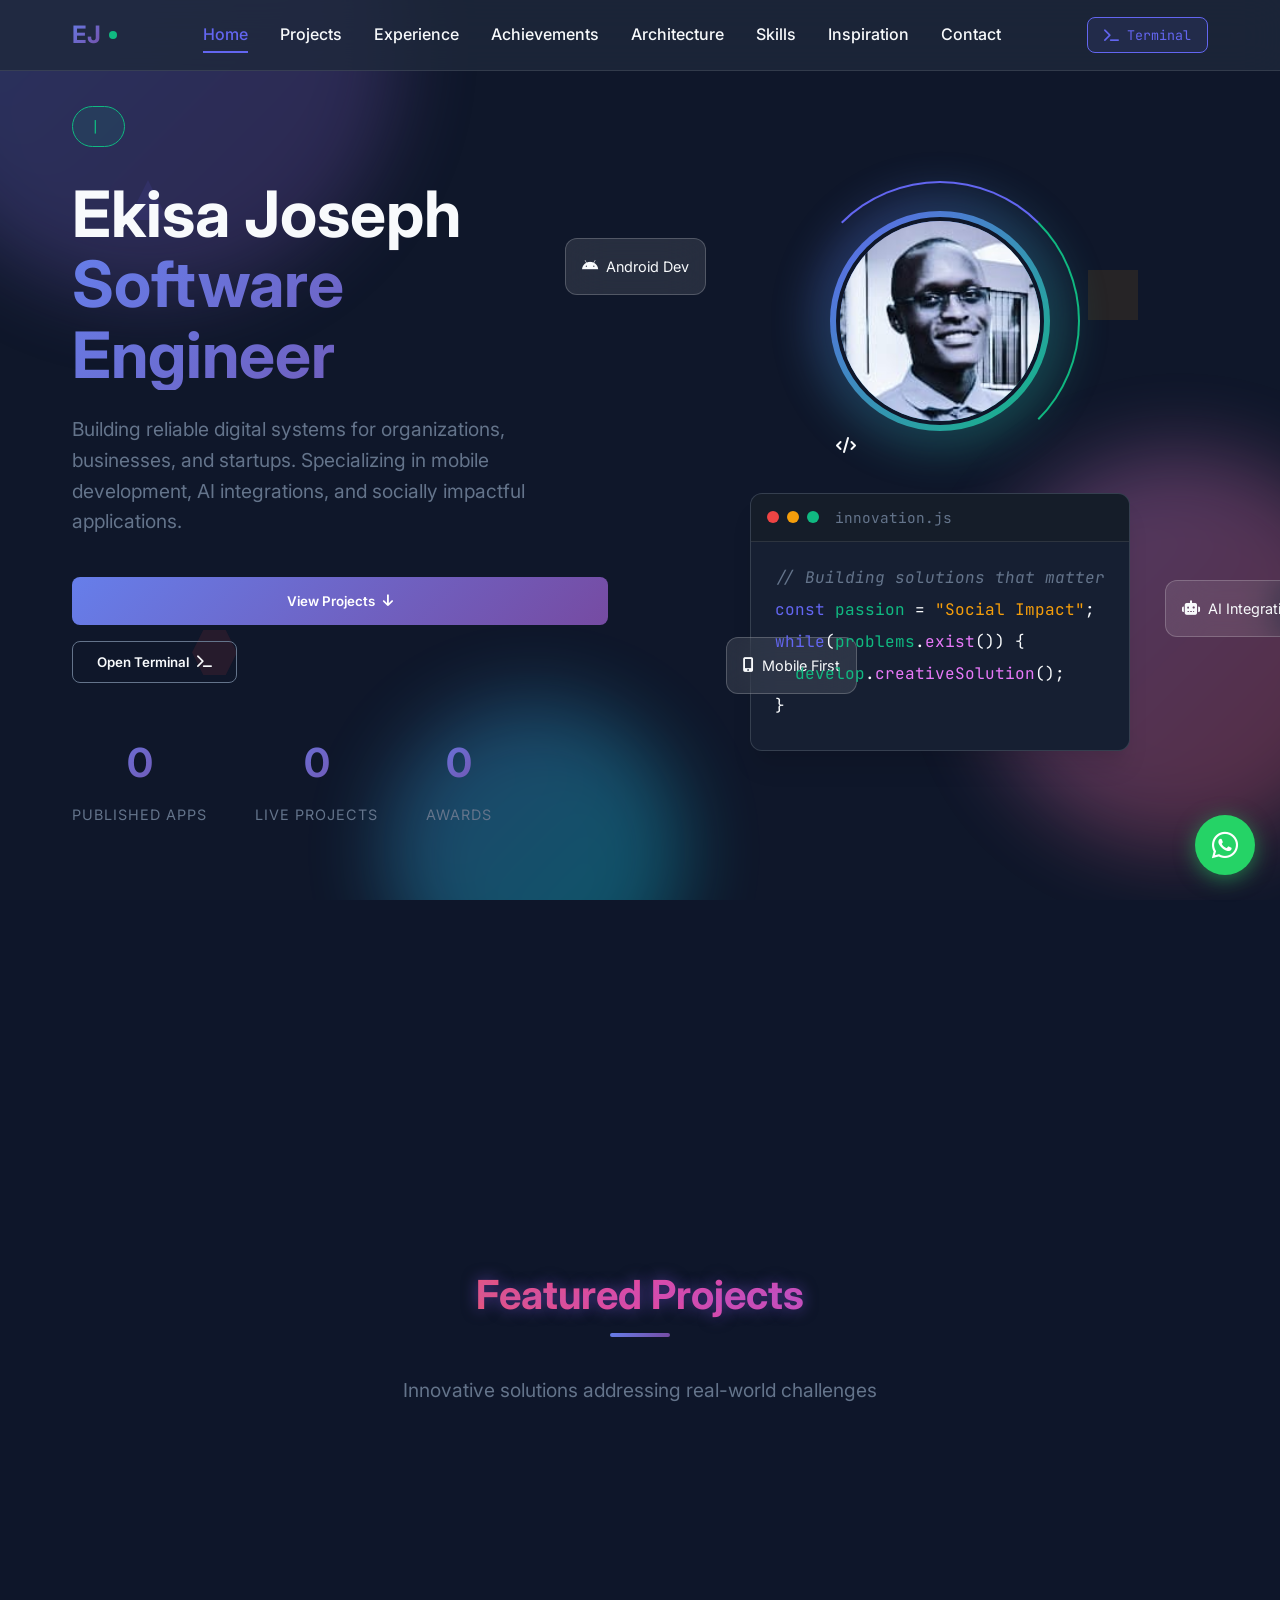
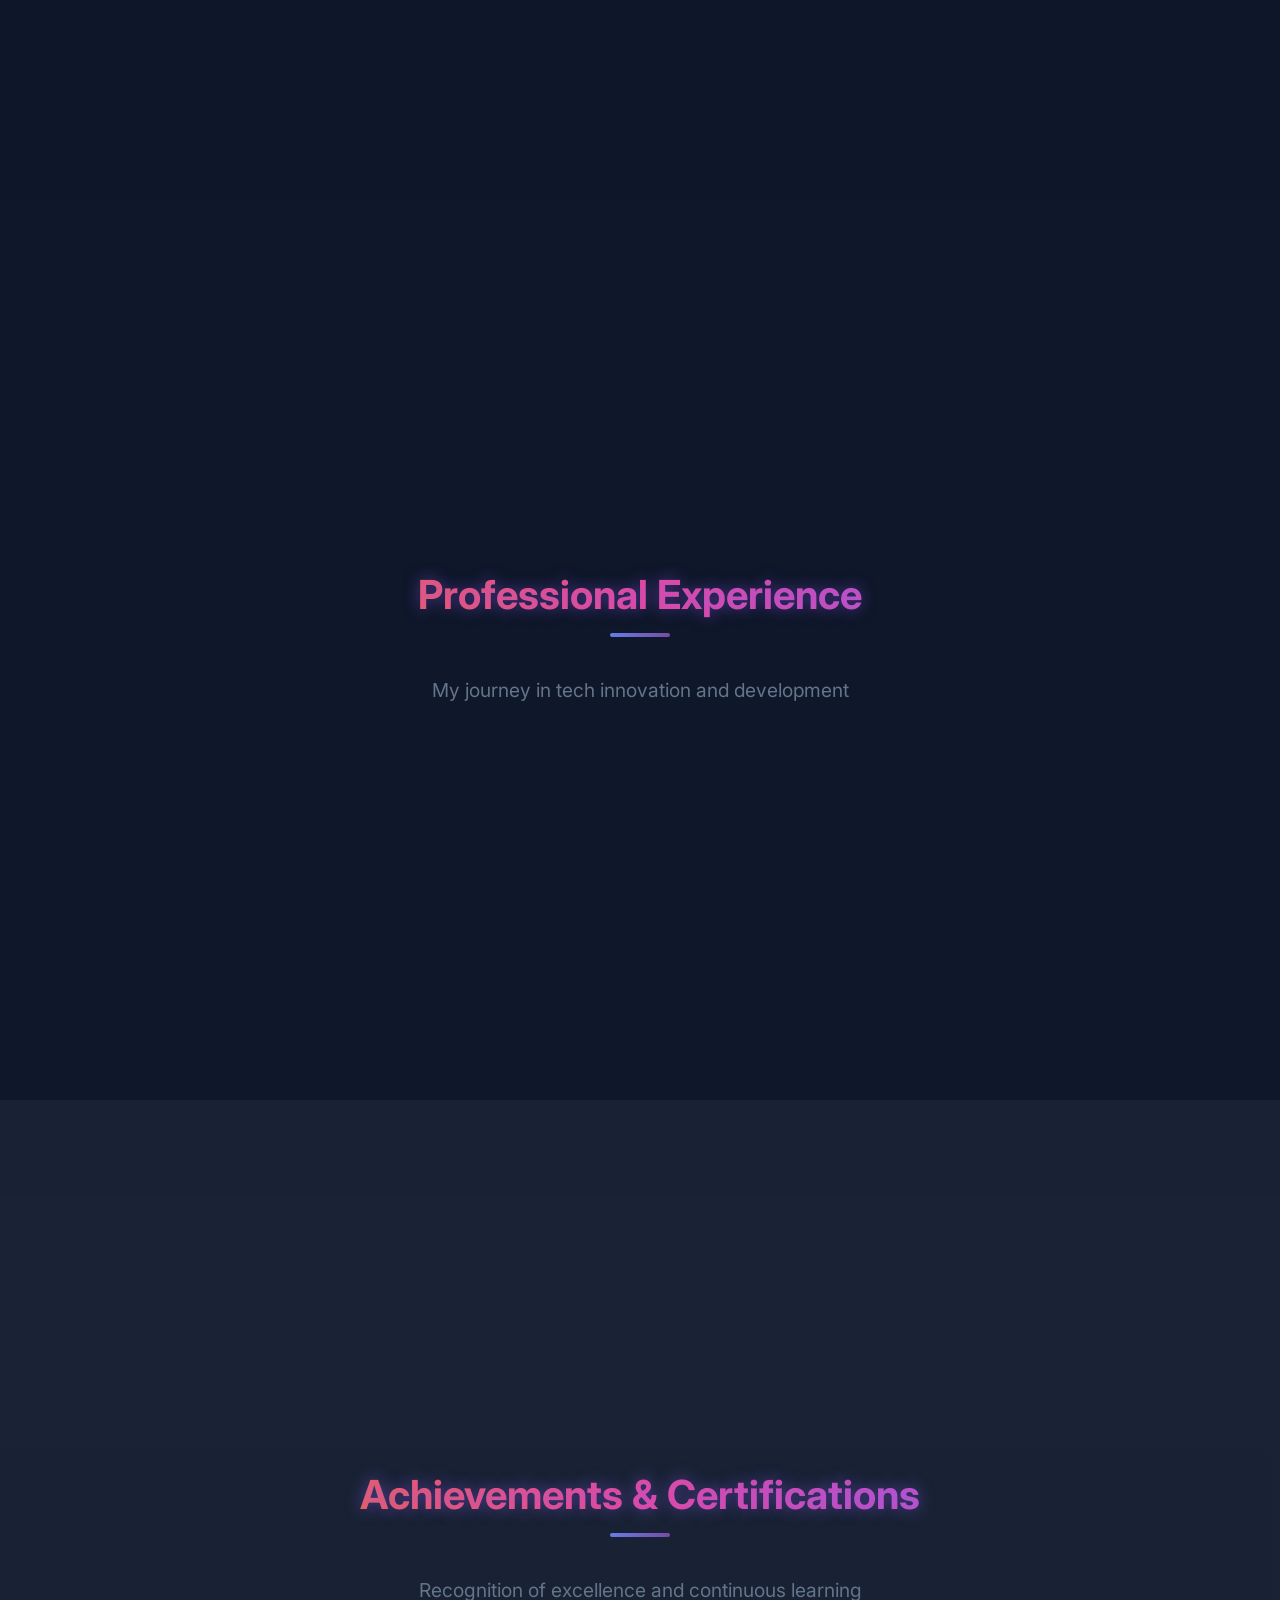
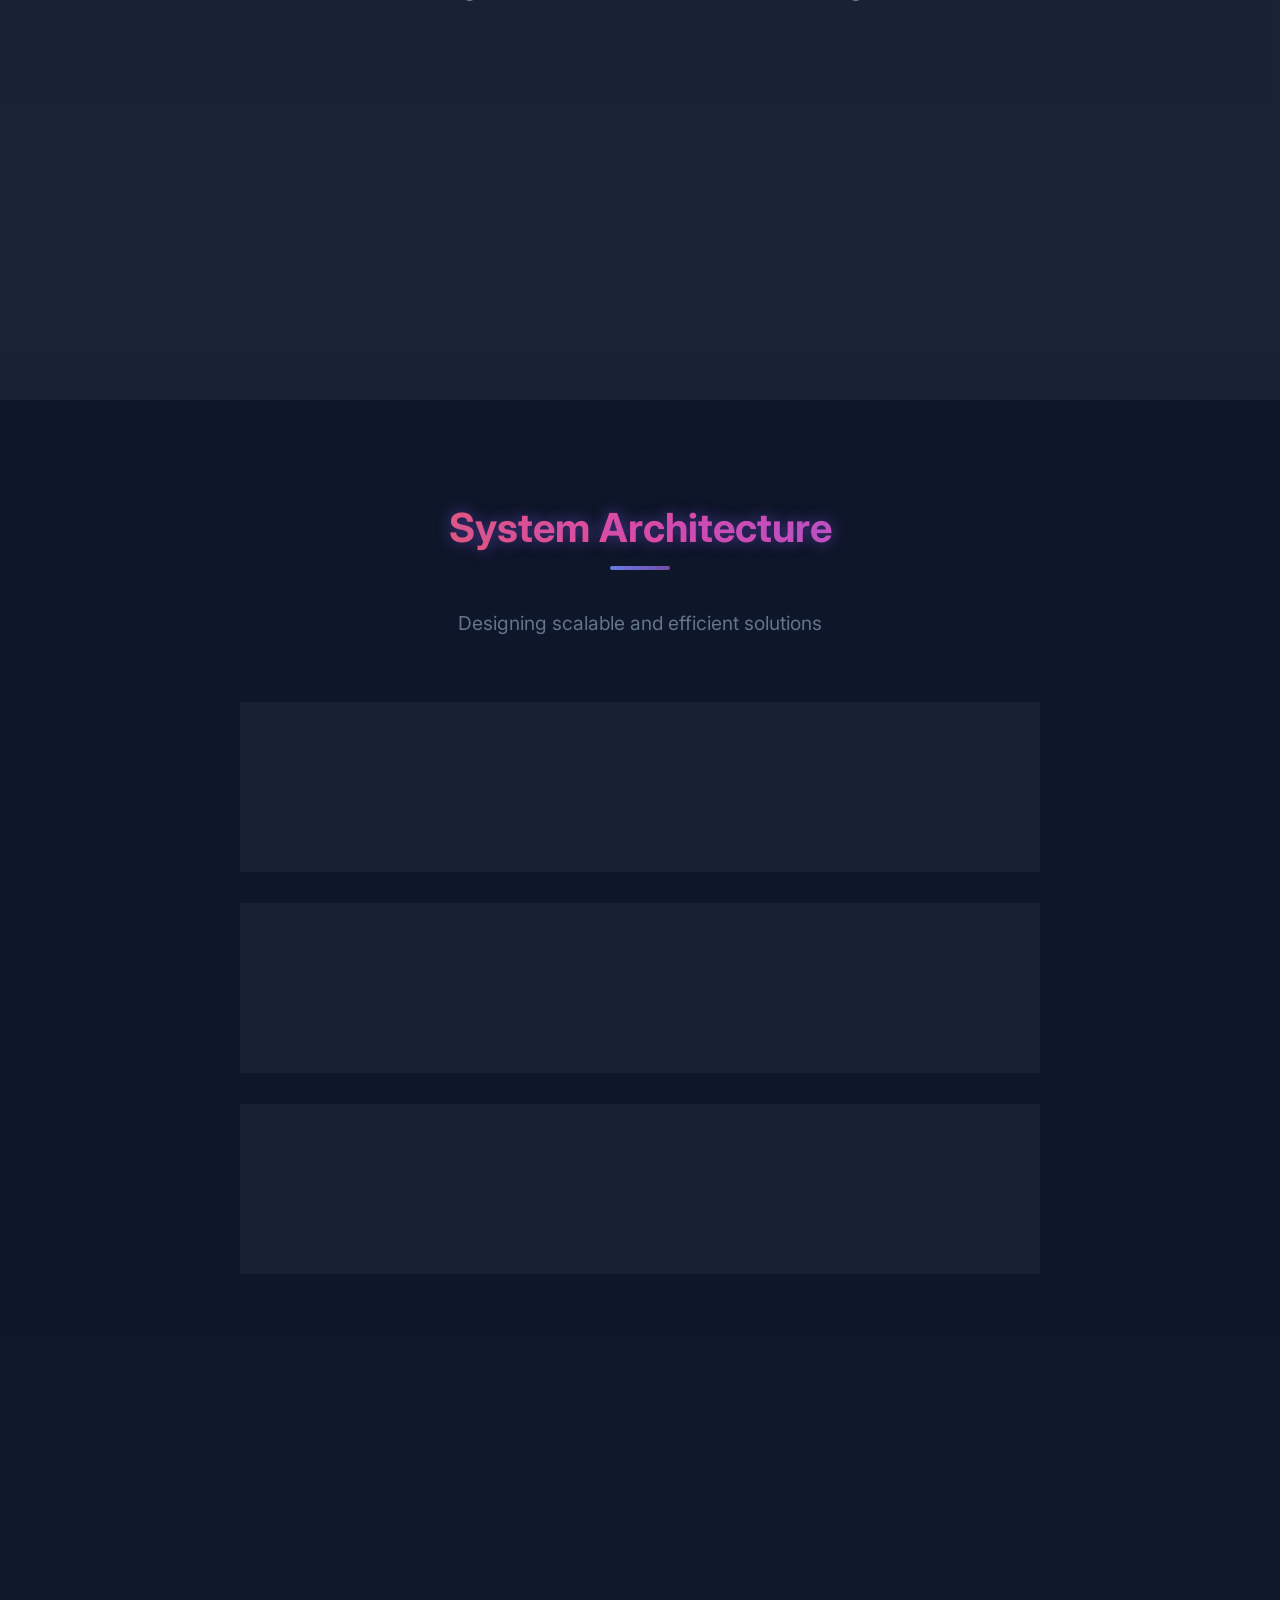
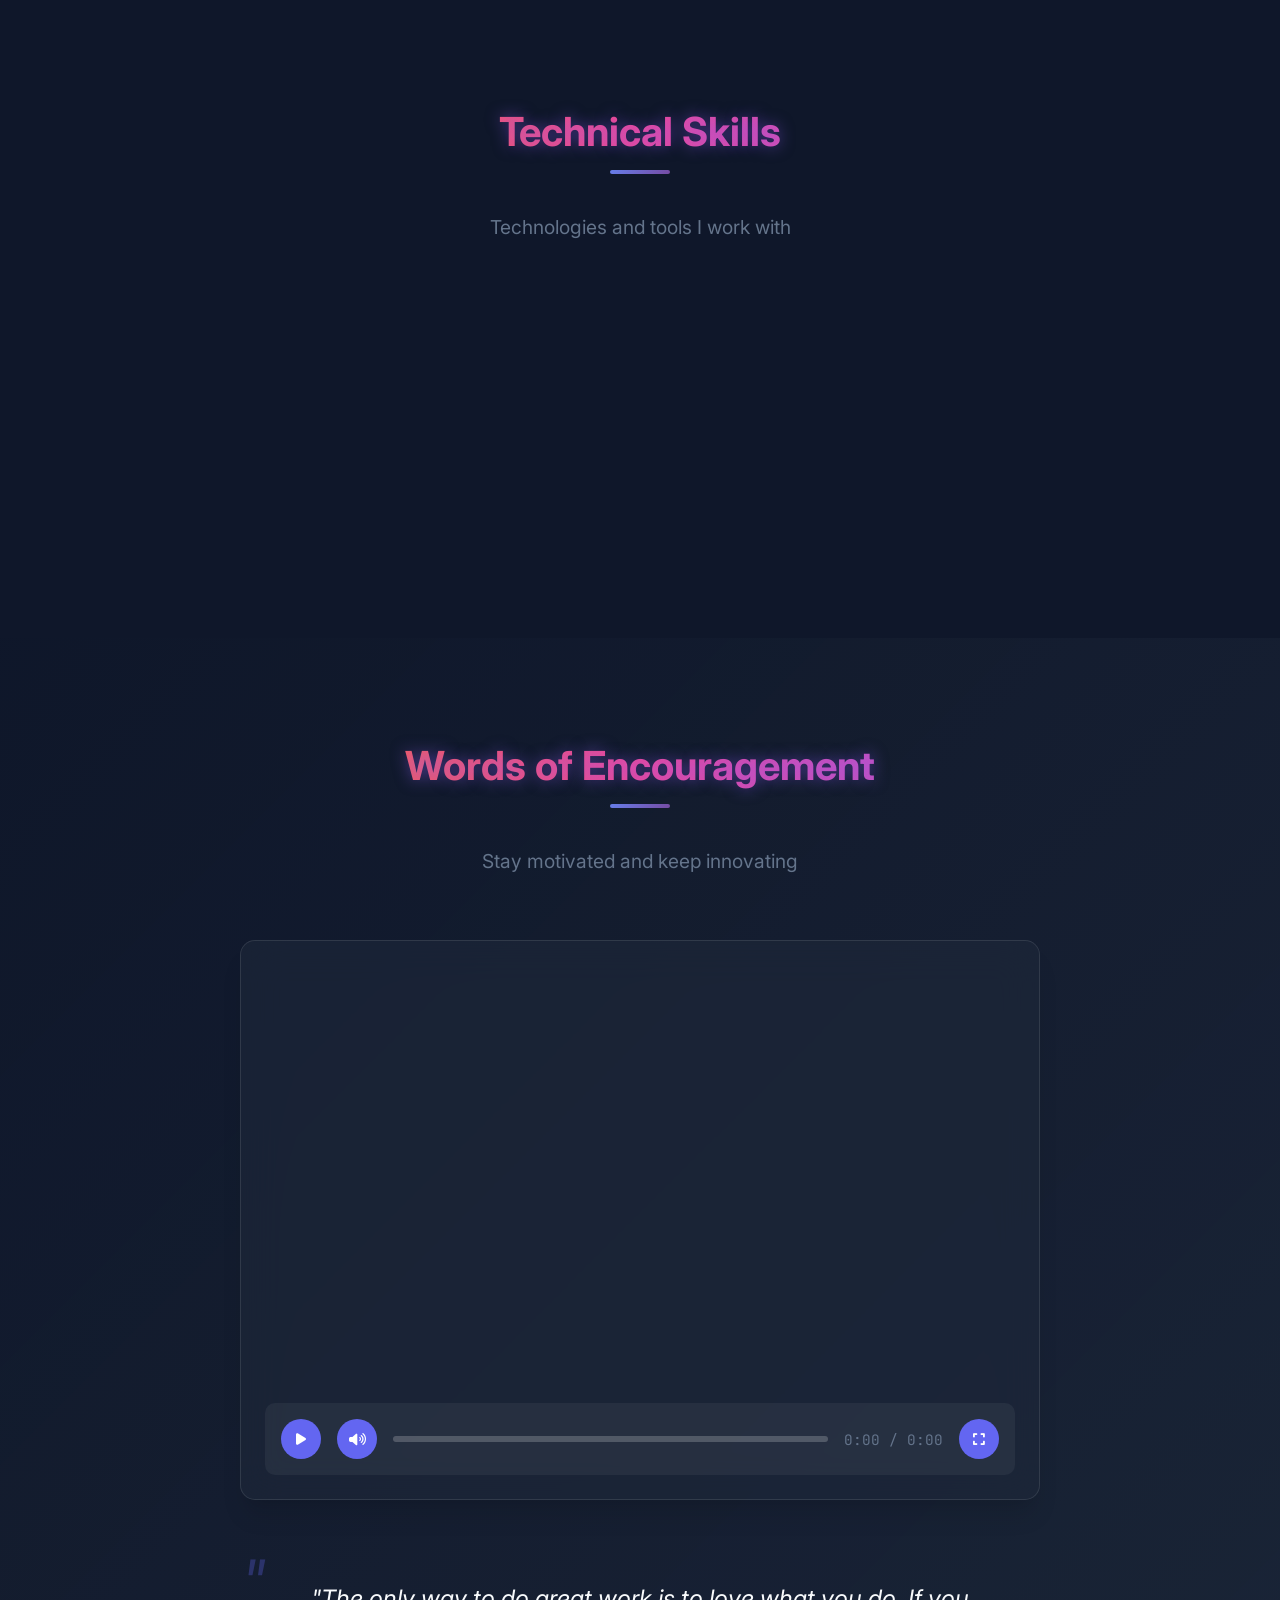
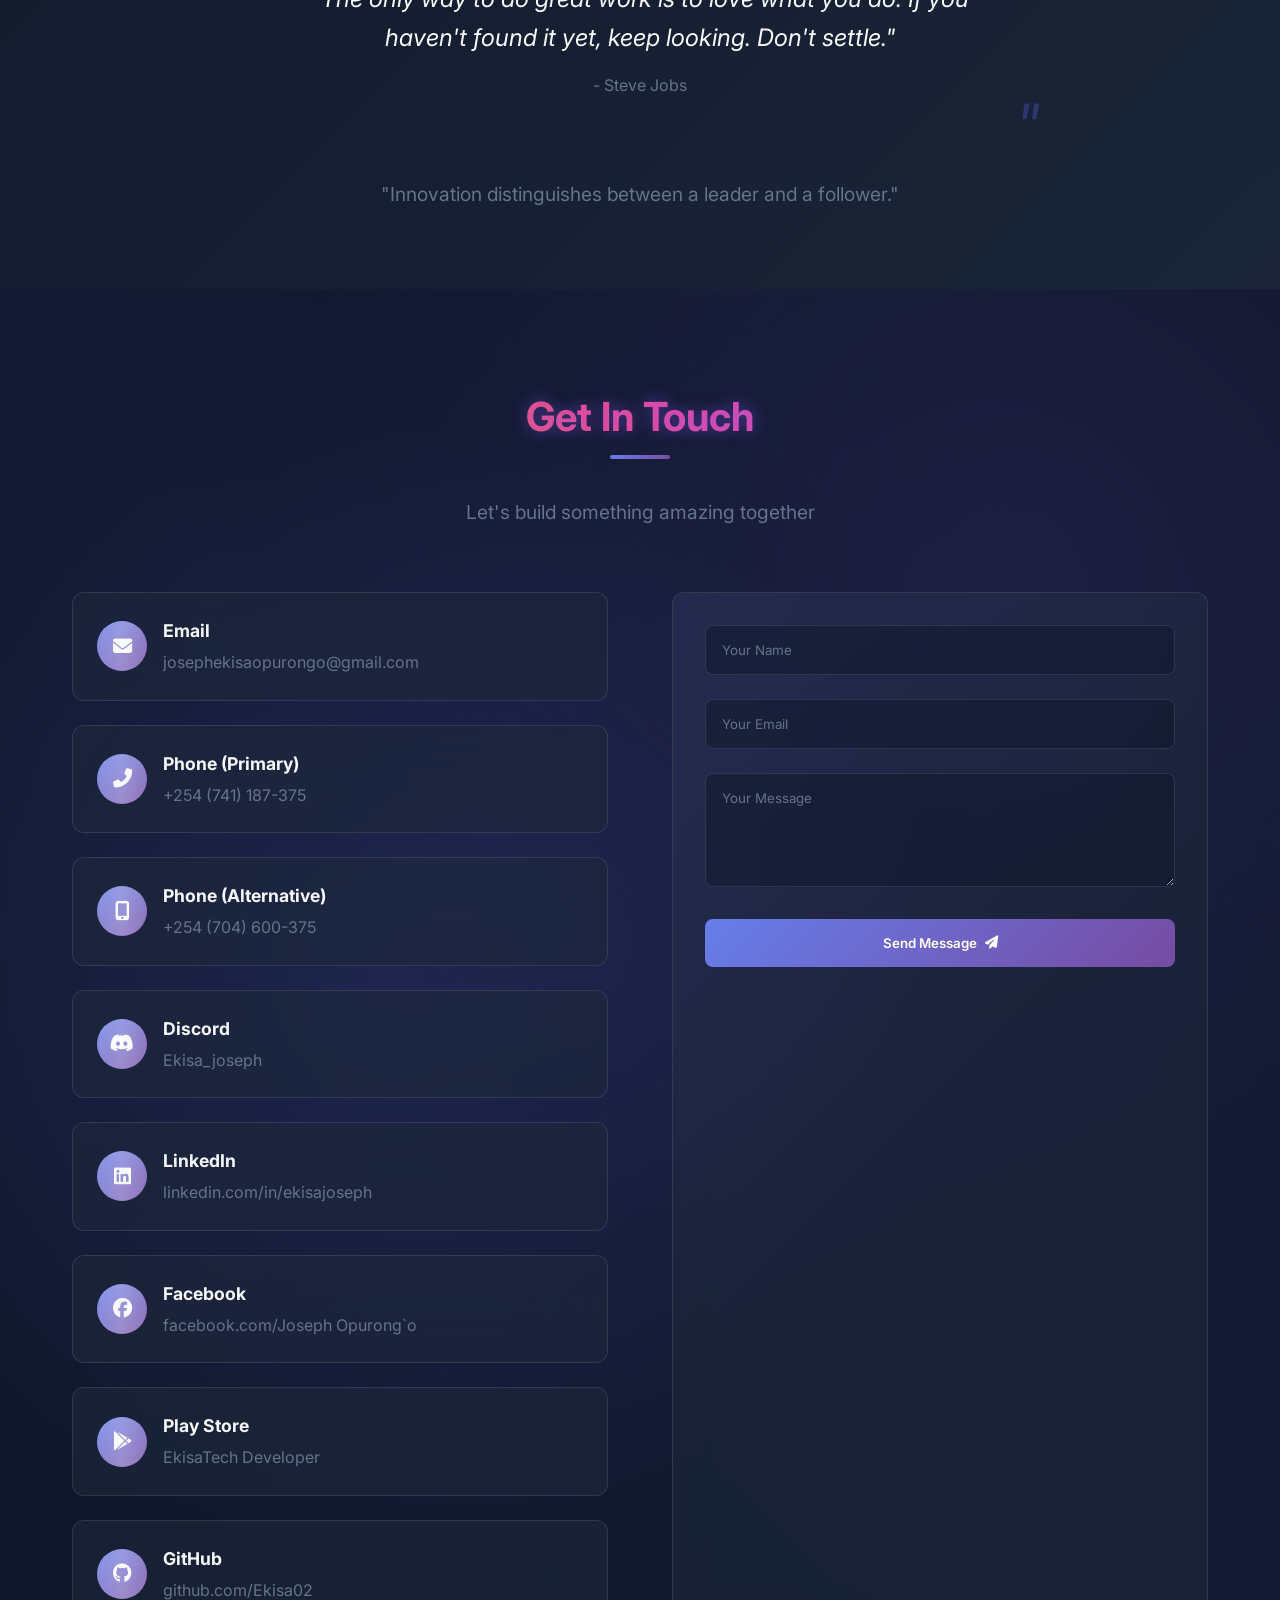
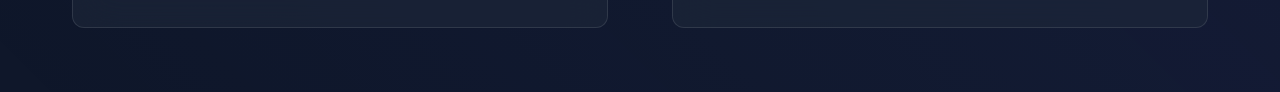
==== commit bed62287: "added vercel.json file" ====
--- a/public/index.html
+++ b/public/index.html
@@ -208,10 +208,11 @@
                 </div>
                 <div class="achievements-grid" id="achievementsGrid">
                     <!-- Achievements loaded from JSON -->
-                </div>
-            </div>
-        </section>
- 
+                    
+                </div>
+            </div>
+        </section>
+
         <!-- Architecture Section -->
         <section id="architecture" class="section architecture-section">
             <div class="container">
@@ -336,7 +337,54 @@
                             </div>
                             <div>
                                 <h3>Email</h3>
-                                <p>ekisa.joseph@example.com</p>
+                                <a href="mailto:josephekisaopurongo@gmail.com">josephekisaopurongo@gmail.com</a>
+                            </div>
+                        </div>
+                        <div class="contact-item">
+                            <div class="contact-icon">
+                                <i class="fas fa-phone-alt"></i>
+                            </div>
+                            <div>
+                                <h3>Phone (Primary)</h3>
+                                <a href="tel:+254741187375">+254 (741) 187-375</a>
+                            </div>
+                        </div>
+                        <div class="contact-item">
+                            <div class="contact-icon">
+                                <i class="fas fa-mobile-alt"></i>
+                            </div>
+                            <div>
+                                <h3>Phone (Alternative)</h3>
+                                <a href="tel:+0987654321">+254 (704) 600-375</a>
+                            </div>
+                        </div>
+                        <div class="contact-item">
+                            <div class="contact-icon">
+                                <i class="fab fa-discord"></i>
+                            </div>
+                            <div>
+                                <h3>Discord</h3>
+                                <a href="https://discord.com/channels/@me" target="_blank">Ekisa_joseph</a>
+                            </div>
+                        </div>
+                        <div class="contact-item">
+                            <div class="contact-icon">
+                                <i class="fab fa-linkedin"></i>
+                            </div>
+                            <div>
+                                <h3>LinkedIn</h3>
+                                <a href="https://www.linkedin.com/in/ekisa-joseph-232b7b2b3/"
+                                    target="_blank">linkedin.com/in/ekisajoseph</a>
+                            </div>
+                        </div>
+                        <div class="contact-item">
+                            <div class="contact-icon">
+                                <i class="fab fa-facebook"></i>
+                            </div>
+                            <div>
+                                <h3>Facebook</h3>
+                                <a href="https://www.facebook.com/profile.php?id=100084879503348"
+                                    target="_blank">facebook.com/Joseph Opurong`o</a>
                             </div>
                         </div>
                         <div class="contact-item">
@@ -345,7 +393,9 @@
                             </div>
                             <div>
                                 <h3>Play Store</h3>
-                                <p>EkisaTech Developer</p>
+                                <a href="https://play.google.com/store/apps/dev?id=5099464761594773865"
+                                    target="_blank">EkisaTech
+                                    Developer</a>
                             </div>
                         </div>
                         <div class="contact-item">
@@ -354,60 +404,76 @@
                             </div>
                             <div>
                                 <h3>GitHub</h3>
-                                <p>github.com/Ekisa02</p>
-                            </div>
-                        </div>
-                    </div>
-                    <div class="contact-form">
-                        <form id="contactForm">
-                            <div class="form-group">
-                                <input type="text" id="name" placeholder="Your Name" required>
-                            </div>
-                            <div class="form-group">
-                                <input type="email" id="email" placeholder="Your Email" required>
-                            </div>
-                            <div class="form-group">
-                                <textarea id="message" placeholder="Your Message" rows="5" required></textarea>
-                            </div>
-                            <button type="submit" class="btn btn-primary">
-                                <span>Send Message</span>
-                                <i class="fas fa-paper-plane"></i>
-                            </button>
-                        </form>
-                    </div>
-                </div>
-            </div>
-        </section>
-    </main>
-
-    <!-- Terminal Modal -->
-    <div class="terminal-modal" id="terminalModal">
-        <div class="terminal-container">
-            <div class="terminal-header">
-                <div class="terminal-title">
-                    <i class="fas fa-terminal"></i>
-                    <span>portfolio-terminal</span>
-                </div>
-                <div class="terminal-controls">
-                    <button class="control-btn" onclick="minimizeTerminal()">
-                        <i class="fas fa-minus"></i>
+                                <a href="https://github.com/Ekisa02" target="_blank">github.com/Ekisa02</a>
+                            </div>
+                        </div>
+                    </div>
+
+
+                  <!-- Formspree Contact Form -->
+            <div class="contact-form">
+                <form id="contactForm" action="https://formspree.io/f/xnnlbwya" method="POST">
+                    <div id="form-status" class="form-status"></div>
+                    <div class="form-group">
+                        <input type="text" id="name" name="name" placeholder="Your Name" required>
+                    </div>
+                    <div class="form-group">
+                        <input type="email" id="email" name="email" placeholder="Your Email" required>
+                    </div>
+                    <div class="form-group">
+                        <textarea id="message" name="message" placeholder="Your Message" rows="5" required></textarea>
+                    </div>
+                    <!-- Honeypot field for spam protection -->
+                    <input type="text" name="_gotcha" style="display: none;">
+                    <button type="submit" class="btn btn-primary">
+                        <span>Send Message</span>
+                        <i class="fas fa-paper-plane"></i>
                     </button>
-                    <button class="control-btn" onclick="closeTerminal()">
-                        <i class="fas fa-times"></i>
-                    </button>
-                </div>
-            </div>
-            <div class="terminal-body" id="terminalBody">
-                <!-- Terminal content loaded dynamically -->
+                </form>
+            </div>
+
+                </div>
+            </div>
+        </section>
+
+        <!-- Terminal Modal -->
+        <div class="terminal-modal" id="terminalModal">
+            <div class="terminal-container">
+                <div class="terminal-header">
+                    <div class="terminal-title">
+                        <i class="fas fa-terminal"></i>
+                        <span>portfolio-terminal</span>
+                    </div>
+                    <div class="terminal-controls">
+                        <button class="control-btn" onclick="minimizeTerminal()">
+                            <i class="fas fa-minus"></i>
+                        </button>
+                        <button class="control-btn" onclick="closeTerminal()">
+                            <i class="fas fa-times"></i>
+                        </button>
+                    </div>
+                </div>
+                <div class="terminal-body" id="terminalBody">
+                    <!-- Terminal content loaded dynamically -->
+                </div>
             </div>
         </div>
-    </div>
-
-    <!-- Scripts -->
-    <script src="src/data/terminal-data.js"></script>
-    <script src="src/components/terminal.js"></script>
-    <script src="src/components/animations.js"></script>
-    <script src="src/pages/main.js"></script>
+
+
+        <!-- Floating WhatsApp section-->
+        <div class="whatsapp-float">
+            <a href="https://wa.me/254741187375?text=Hello%20Ekisa!%20I%20visited%20your%20website%20and%20would%20like%20to%20connect%20with%20you%20regarding%20your%20services."
+                target="_blank" class="whatsapp-link">
+                <i class="fab fa-whatsapp"></i>
+            </a>
+            <div class="whatsapp-tooltip">Chat with me on WhatsApp!</div>
+        </div>
+
+        <!-- Scripts -->
+        <script src="src/data/terminal-data.js"></script>
+        <script src="src/components/terminal.js"></script>
+        <script src="src/components/animations.js"></script>
+        <script src="src/pages/main.js"></script>
 </body>
 
 </html>
--- a/public/styles/index.css
+++ b/public/styles/index.css
@@ -1628,8 +1628,288 @@
     background: var(--primary);
     color: white;
     transform: scale(1.05);
-}
-
+}/* --- Certificate Button & Modal Styles --- */
+
+/* Button on the card */
+.btn-view-cert {
+    background-color: rgba(0, 255, 200, 0.1); /* Subtle vibrant background */
+    border: 1px solid rgba(0, 255, 200, 0.5);
+    color: #00ffc8; /* Vibrant text */
+    padding: 8px 16px;
+    border-radius: 4px;
+    cursor: pointer;
+    font-size: 0.9em;
+    font-weight: 600;
+    margin-top: 16px;
+    transition: all 0.3s ease;
+    position: relative;
+    z-index: 10;
+}
+
+.btn-view-cert:hover {
+    background-color: rgba(0, 255, 200, 0.2);
+    box-shadow: 0 0 15px rgba(0, 255, 200, 0.3);
+}
+
+/* Modal Overlay */
+.certificate-modal-overlay {
+    position: fixed;
+    top: 0;
+    left: 0;
+    width: 100%;
+    height: 100%;
+    padding: 16px; 
+    place-self: center;
+    align-self: center;
+    background: rgba(0, 0, 0, 0.85);
+    backdrop-filter: blur(10px);
+    z-index: 1000;
+    animation: fadeIn 0.3s ease forwards;
+    
+    /* --- THESE ARE THE KEY LINES --- */
+    display: flex;
+    align-items: center;
+    justify-content: center;
+    /* --- END KEY LINES --- */
+
+    /* Add padding just in case, for small screens */
+    padding: 16px; 
+}
+
+/* Modal Fade-out Animation */
+.certificate-modal-overlay.closing {
+    animation: fadeOut 0.3s ease forwards;
+}
+
+/* The Modal Box */
+.certificate-modal {
+    background: #1e1e2f; /* Dark, modern background */
+    border: 1px solid #333;
+    border-radius: 12px;
+    box-shadow: 0 10px 30px rgba(0, 0, 0, 0.5);
+    width: 90%;
+    max-width: 900px; /* Max width for large certificates */
+    max-height: 90vh; /* Max height */
+    display: flex;
+    flex-direction: column;
+    overflow: hidden;
+    animation: flipIn 0.5s cubic-bezier(0.38, 0.95, 0.32, 1.1) forwards;
+}
+
+/* Modal Header */
+.modal-header {
+    display: flex;
+    justify-content: space-between;
+    align-items: center;
+    padding: 16px 24px;
+    border-bottom: 1px solid #333;
+}
+
+.modal-header h3 {
+    margin: 0;
+    font-size: 1.25em;
+    color: #fff;
+}
+
+.modal-close-btn {
+    background: none;
+    border: none;
+    font-size: 2em;
+    color: #888;
+    cursor: pointer;
+    line-height: 1;
+    padding: 0;
+    transition: color 0.2s ease, transform 0.2s ease;
+}
+
+.modal-close-btn:hover {
+    color: #fff;
+    transform: rotate(90deg);
+}
+
+/* Modal Body (Image Container) */
+.modal-body {
+    padding: 24px;
+    overflow-y: auto; /* Allow scrolling if image is tall */
+    flex-grow: 1;
+    align-self: center;
+    display: flex;
+    justify-content: center;
+    align-items: center;
+    background: #111; /* Dark bg for the image */
+}
+
+.modal-body img {
+    max-width: 100%;
+    max-height: 100%;
+    height: auto;
+    border-radius: 4px;
+    border: 1px solid #444;
+}
+
+/* Modal Footer (Buttons) */
+.modal-footer {
+    display: flex;
+    justify-content: flex-end;
+    gap: 12px;
+    padding: 16px 24px;
+    border-top: 1px solid #333;
+    background: #252538; /* Slightly different bg for footer */
+}
+
+/* Shared Modal Button Style */
+.btn-modal-download,
+.btn-modal-share {
+    --vibrant-color: #00ffc8; /* Main accent color */
+    padding: 10px 20px;
+    border-radius: 6px;
+    border: none;
+    cursor: pointer;
+    font-weight: 600;
+    font-size: 0.95em;
+    transition: all 0.3s ease;
+    display: inline-flex;
+    align-items: center;
+    gap: 8px;
+}
+
+.btn-modal-download {
+    background: var(--vibrant-color);
+    color: #111;
+}
+
+.btn-modal-download:hover {
+    background: #fff;
+    box-shadow: 0 0 15px var(--vibrant-color);
+}
+
+.btn-modal-share {
+    background: #333;
+    color: #eee;
+}
+
+.btn-modal-share:hover {
+    background: #444;
+    color: #fff;
+}
+/* --- New 3D Flip-In Animation --- */
+@keyframes flipIn {
+  from {
+    opacity: 0;
+    /* Starts from 90deg (invisible) and smaller */
+    transform: perspective(1000px) rotateY(90deg) scale(0.8);
+  }
+  to {
+    opacity: 1;
+    /* Flips to 0deg (facing you) and full size */
+    transform: perspective(1000px) rotateY(0deg) scale(1);
+  }
+}
+
+/* Keyframe Animations */
+@keyframes fadeIn {
+    from { opacity: 0; }
+    to { opacity: 1; }
+}
+
+@keyframes fadeOut {
+    from { opacity: 1; }
+    to { opacity: 0; }
+}
+
+@keyframes scaleUp {
+    from { opacity: 0; transform: scale(0.8); }
+    to { opacity: 1; transform: scale(1); }
+}
+
+/* Responsive */
+@media (max-width: 600px) {
+    .modal-header {
+        padding: 12px 16px;
+    }
+    .modal-header h3 {
+        font-size: 1.1em;
+    }
+    .modal-body {
+        padding: 12px;
+    }
+    .modal-footer {
+        padding: 12px 16px;
+        flex-direction: column;
+    }
+    .btn-modal-download,
+    .btn-modal-share {
+        width: 100%;
+        justify-content: center;
+    }
+}
+
+.modal-body .certificate-image,
+.modal-body .certificate-iframe {
+    transition: all 0.3s cubic-bezier(0.25, 0.8, 0.25, 1);
+}
+
+.modal-body .certificate-image:hover,
+.modal-body .certificate-iframe:hover {
+    /* This creates a subtle 3D tilt */
+    transform: scale(1.02) perspective(1500px) rotateY(4deg) rotateX(2deg);
+    
+    /* This adds a 'vibrant' glow matching your buttons */
+    box-shadow: 0 10px 30px rgba(0, 255, 200, 0.3);
+}
+
+/* ---  Styles for PDF/Image Modal --- */
+
+/* This makes the modal wider for PDFs */
+.certificate-modal.pdf-modal {
+    width: 90%;
+    align-self: center;
+    max-width: 1000px; /* Wider for PDFs */
+    height: 90vh; /* Taller for PDFs */
+}
+
+/* This is the new <iframe> style */
+.certificate-iframe {
+    width: 100%;
+    height: 100%;
+    border: none;
+    align-self: center;
+    border-radius: 4px; /* Match image style */
+}
+
+/* This is the <img> style */
+.certificate-image {
+    max-width: 100%;
+    max-height: 100%;
+    height: auto;
+    border-radius: 4px;
+    border: 1px solid #444;
+}
+
+/* This rule makes the modal body flexible */
+.modal-body {
+    padding: 24px;
+    overflow: hidden; /* Hide overflow */
+    flex-grow: 1;
+    display: flex;
+    justify-content: center;
+    align-items: center;
+    background: #111; 
+}
+
+/* Responsive adjustment for PDF iframe */
+@media (max-width: 600px) {
+    .modal-body {
+        padding: 12px;
+    }
+
+    .certificate-modal.pdf-modal {
+        width: 100vw;
+        height: 100vh;
+        max-height: 100vh;
+        border-radius: 0;
+    }
+}
 /* ===== SKILLS SECTION ===== */
 .skills-container {
     display: grid;
@@ -1679,6 +1959,7 @@
     color: white;
     transform: scale(1.05);
 }
+
 
 /* ===== ENCOURAGEMENT SECTION ===== */
 .encouragement-section {
@@ -1817,7 +2098,46 @@
     position: relative;
 }
 
+
 /* ===== CONTACT SECTION ===== */
+.contact-section {
+    background: radial-gradient(circle at 30% 50%, rgba(99, 102, 241, 0.15) 0%, transparent 50%),
+                radial-gradient(circle at 80% 20%, rgba(139, 92, 246, 0.1) 0%, transparent 50%);
+    position: relative;
+    overflow: hidden;
+}
+
+.contact-section::before {
+    content: '';
+    position: absolute;
+    top: 0;
+    left: 0;
+    width: 100%;
+    height: 100%;
+    background: linear-gradient(45deg, transparent, rgba(99, 102, 241, 0.05), transparent);
+    animation: shimmer 8s infinite linear;
+    z-index: -1;
+}
+
+@keyframes shimmer {
+    0% { transform: translateX(-100%); }
+    100% { transform: translateX(100%); }
+}
+
+.section-title {
+    background: linear-gradient(90deg, #f97316, #ec4899, #8b5cf6);
+    -webkit-background-clip: text;
+    background-clip: text;
+    color: transparent;
+    text-shadow: 0 0 15px rgba(139, 92, 246, 0.5);
+    animation: glow 3s ease-in-out infinite alternate;
+}
+
+@keyframes glow {
+    from { text-shadow: 0 0 15px rgba(139, 92, 246, 0.5); }
+    to { text-shadow: 0 0 20px rgba(139, 92, 246, 0.8), 0 0 30px rgba(99, 102, 241, 0.6); }
+}
+
 .contact-content {
     display: grid;
     grid-template-columns: 1fr 1fr;
@@ -1837,14 +2157,33 @@
     padding: 1.5rem;
     background: rgba(30, 41, 59, 0.6);
     backdrop-filter: blur(20px);
-    border: 1px solid rgba(255,255,255,0.1);
+    border: 1px solid rgba(255, 255, 255, 0.1);
     border-radius: 12px;
-    transition: all 0.3s ease;
+    transition: all 0.4s ease;
+    position: relative;
+    overflow: hidden;
+}
+
+.contact-item::before {
+    content: '';
+    position: absolute;
+    top: 0;
+    left: -100%;
+    width: 100%;
+    height: 100%;
+    background: linear-gradient(90deg, transparent, rgba(255, 255, 255, 0.1), transparent);
+    transition: left 0.7s ease;
+}
+
+.contact-item:hover::before {
+    left: 100%;
 }
 
 .contact-item:hover {
     border-color: var(--primary);
-    transform: translateX(5px);
+    transform: translateX(5px) translateY(-5px);
+    box-shadow: 0 10px 25px rgba(99, 102, 241, 0.3),
+                0 0 15px rgba(139, 92, 246, 0.4);
 }
 
 .contact-icon {
@@ -1856,18 +2195,96 @@
     align-items: center;
     justify-content: center;
     font-size: 1.2rem;
+    transition: all 0.4s ease;
+    position: relative;
+    overflow: hidden;
+}
+
+.contact-icon::after {
+    content: '';
+    position: absolute;
+    top: -50%;
+    left: -50%;
+    width: 200%;
+    height: 200%;
+    background: linear-gradient(45deg, transparent, rgba(255, 255, 255, 0.3), transparent);
+    transform: rotate(45deg);
+    transition: all 0.6s ease;
+}
+
+.contact-item:hover .contact-icon {
+    transform: scale(1.1) rotate(5deg);
+    box-shadow: 0 0 15px rgba(99, 102, 241, 0.7);
+}
+
+.contact-item:hover .contact-icon::after {
+    left: 100%;
+}
+
+.contact-item h3 {
+    font-size: 1.1rem;
+    margin-bottom: 0.3rem;
+    color: var(--light);
+}
+
+.contact-item a {
+    color: var(--gray);
+    text-decoration: none;
+    transition: all 0.3s ease;
+    position: relative;
+    padding-bottom: 2px;
+}
+
+.contact-item a::after {
+    content: '';
+    position: absolute;
+    bottom: 0;
+    left: 0;
+    width: 0;
+    height: 1px;
+    background: var(--primary);
+    transition: width 0.3s ease;
+}
+
+.contact-item a:hover {
+    color: var(--primary-light);
+}
+
+.contact-item a:hover::after {
+    width: 100%;
 }
 
 .contact-form {
     background: rgba(30, 41, 59, 0.6);
     backdrop-filter: blur(20px);
-    border: 1px solid rgba(255,255,255,0.1);
+    border: 1px solid rgba(255, 255, 255, 0.1);
     border-radius: 12px;
     padding: 2rem;
+    transition: all 0.4s ease;
+    position: relative;
+    overflow: hidden;
+}
+
+.contact-form::before {
+    content: '';
+    position: absolute;
+    top: 0;
+    left: 0;
+    width: 100%;
+    height: 100%;
+    background: linear-gradient(135deg, rgba(99, 102, 241, 0.1) 0%, transparent 50%);
+    z-index: -1;
+}
+
+.contact-form:hover {
+    border-color: rgba(99, 102, 241, 0.3);
+    box-shadow: 0 10px 30px rgba(99, 102, 241, 0.2),
+                inset 0 0 15px rgba(99, 102, 241, 0.1);
 }
 
 .form-group {
     margin-bottom: 1.5rem;
+    position: relative;
 }
 
 .form-group input,
@@ -1875,24 +2292,143 @@
     width: 100%;
     padding: 1rem;
     background: rgba(15, 23, 42, 0.5);
-    border: 1px solid rgba(255,255,255,0.1);
+    border: 1px solid rgba(255, 255, 255, 0.1);
     border-radius: 8px;
     color: var(--light);
     font-family: var(--font-main);
-    transition: all 0.3s ease;
+    transition: all 0.4s ease;
 }
 
 .form-group input:focus,
 .form-group textarea:focus {
     outline: none;
     border-color: var(--primary);
-    box-shadow: 0 0 0 3px rgba(99, 102, 241, 0.1);
+    box-shadow: 0 0 0 3px rgba(99, 102, 241, 0.1),
+                inset 0 0 10px rgba(99, 102, 241, 0.1);
+    background: rgba(15, 23, 42, 0.7);
 }
 
 .form-group input::placeholder,
 .form-group textarea::placeholder {
     color: var(--gray);
-}
+    transition: all 0.3s ease;
+}
+
+.form-group input:focus::placeholder,
+.form-group textarea:focus::placeholder {
+    color: rgba(148, 163, 184, 0.5);
+    transform: translateX(5px);
+}
+
+/* Form Status Messages */
+.form-status {
+    padding: 1rem;
+    border-radius: 8px;
+    margin-bottom: 1.5rem;
+    text-align: center;
+    font-weight: 500;
+    transition: all 0.3s ease;
+    display: none;
+}
+
+.form-status.success {
+    background: rgba(16, 185, 129, 0.2);
+    border: 1px solid rgba(16, 185, 129, 0.5);
+    color: #10b981;
+    display: block;
+}
+
+.form-status.error {
+    background: rgba(239, 68, 68, 0.2);
+    border: 1px solid rgba(239, 68, 68, 0.5);
+    color: #ef4444;
+    display: block;
+}
+
+/* Submit Button Styles */
+.btn-primary {
+    background: var(--gradient-1);
+    border: none;
+    color: white;
+    padding: 1rem 2rem;
+    border-radius: 8px;
+    font-weight: 600;
+    cursor: pointer;
+    display: flex;
+    align-items: center;
+    gap: 0.5rem;
+    transition: all 0.4s ease;
+    position: relative;
+    overflow: hidden;
+    width: 100%;
+    justify-content: center;
+}
+
+.btn-primary::before {
+    content: '';
+    position: absolute;
+    top: 0;
+    left: -100%;
+    width: 100%;
+    height: 100%;
+    background: linear-gradient(90deg, transparent, rgba(255, 255, 255, 0.2), transparent);
+    transition: left 0.7s ease;
+}
+
+.btn-primary:hover::before {
+    left: 100%;
+}
+
+.btn-primary:hover {
+    transform: translateY(-3px);
+    box-shadow: 0 10px 20px rgba(99, 102, 241, 0.4);
+}
+
+.btn-primary:disabled {
+    opacity: 0.7;
+    cursor: not-allowed;
+    transform: none !important;
+}
+
+/* Form submission states */
+.contact-form.submitting .btn-primary {
+    background: linear-gradient(135deg, #6b7280 0%, #4b5563 100%);
+}
+
+.contact-form.submitting .btn-primary span {
+    display: none;
+}
+
+.contact-form.submitting .btn-primary::after {
+    content: 'Sending...';
+}
+
+.contact-form.success {
+    border-color: rgba(16, 185, 129, 0.5);
+    box-shadow: 0 10px 30px rgba(16, 185, 129, 0.2);
+}
+
+.contact-form.error {
+    border-color: rgba(239, 68, 68, 0.5);
+    box-shadow: 0 10px 30px rgba(239, 68, 68, 0.2);
+}
+
+/* Responsive adjustments */
+@media (max-width: 992px) {
+    .contact-content {
+        grid-template-columns: 1fr;
+        gap: 3rem;
+    }
+    
+    .contact-info {
+        order: 2;
+    }
+    
+    .contact-form {
+        order: 1;
+    }
+}
+
 
 /* ===== TERMINAL ===== */
 .terminal-modal {
@@ -2034,6 +2570,146 @@
     color: var(--primary);
 }
 
+
+
+/* ===== Floating Whats ===== */
+
+.whatsapp-float {
+    position: fixed;
+    bottom: 25px;
+    right: 25px;
+    z-index: 1000;
+}
+
+.whatsapp-link {
+    display: flex;
+    align-items: center;
+    justify-content: center;
+    width: 60px;
+    height: 60px;
+    background: #25D366; /* WhatsApp green */
+    color: white;
+    border-radius: 50%;
+    text-decoration: none;
+    box-shadow: 0 4px 20px rgba(37, 211, 102, 0.5);
+    transition: all 0.4s ease;
+    position: relative;
+    overflow: hidden;
+    animation: float 3s ease-in-out infinite;
+}
+
+.whatsapp-link::before {
+    content: '';
+    position: absolute;
+    top: 0;
+    left: 0;
+    width: 100%;
+    height: 100%;
+    background: rgba(255, 255, 255, 0.1);
+    border-radius: 50%;
+    transform: scale(0);
+    transition: transform 0.4s ease;
+}
+
+.whatsapp-link:hover::before {
+    transform: scale(1);
+}
+
+.whatsapp-link i {
+    font-size: 30px;
+    z-index: 1;
+    transition: transform 0.3s ease;
+}
+
+.whatsapp-link:hover i {
+    transform: scale(1.1);
+}
+
+.whatsapp-link:hover {
+    transform: scale(1.1);
+    box-shadow: 0 6px 25px rgba(37, 211, 102, 0.7),
+                0 0 0 10px rgba(37, 211, 102, 0.1);
+}
+
+.whatsapp-tooltip {
+    position: absolute;
+    bottom: 70px;
+    right: 50%;
+    transform: translateX(50%);
+    background: rgba(30, 41, 59, 0.9);
+    color: white;
+    padding: 8px 12px;
+    border-radius: 6px;
+    font-size: 0.8rem;
+    white-space: nowrap;
+    opacity: 0;
+    visibility: hidden;
+    transition: all 0.3s ease;
+    backdrop-filter: blur(10px);
+    border: 1px solid rgba(255, 255, 255, 0.1);
+}
+
+.whatsapp-tooltip::after {
+    content: '';
+    position: absolute;
+    top: 100%;
+    right: 50%;
+    transform: translateX(50%);
+    border: 6px solid transparent;
+    border-top-color: rgba(30, 41, 59, 0.9);
+}
+
+.whatsapp-float:hover .whatsapp-tooltip {
+    opacity: 1;
+    visibility: visible;
+    bottom: 75px;
+}
+
+@keyframes float {
+    0% {
+        transform: translateY(0);
+    }
+    50% {
+        transform: translateY(-10px);
+    }
+    100% {
+        transform: translateY(0);
+    }
+}
+
+/* Pulse animation */
+@keyframes pulse {
+    0% {
+        box-shadow: 0 0 0 0 rgba(37, 211, 102, 0.7);
+    }
+    70% {
+        box-shadow: 0 0 0 15px rgba(37, 211, 102, 0);
+    }
+    100% {
+        box-shadow: 0 0 0 0 rgba(37, 211, 102, 0);
+    }
+}
+
+.whatsapp-link {
+    animation: float 3s ease-in-out infinite, pulse 2s infinite;
+}
+
+/* Responsive adjustments */
+@media (max-width: 768px) {
+    .whatsapp-float {
+        bottom: 20px;
+        right: 20px;
+    }
+    
+    .whatsapp-link {
+        width: 55px;
+        height: 55px;
+    }
+    
+    .whatsapp-link i {
+        font-size: 26px;
+    }
+}
 /* ===== UTILITY CLASSES ===== */
 .fade-in {
     opacity: 0;
